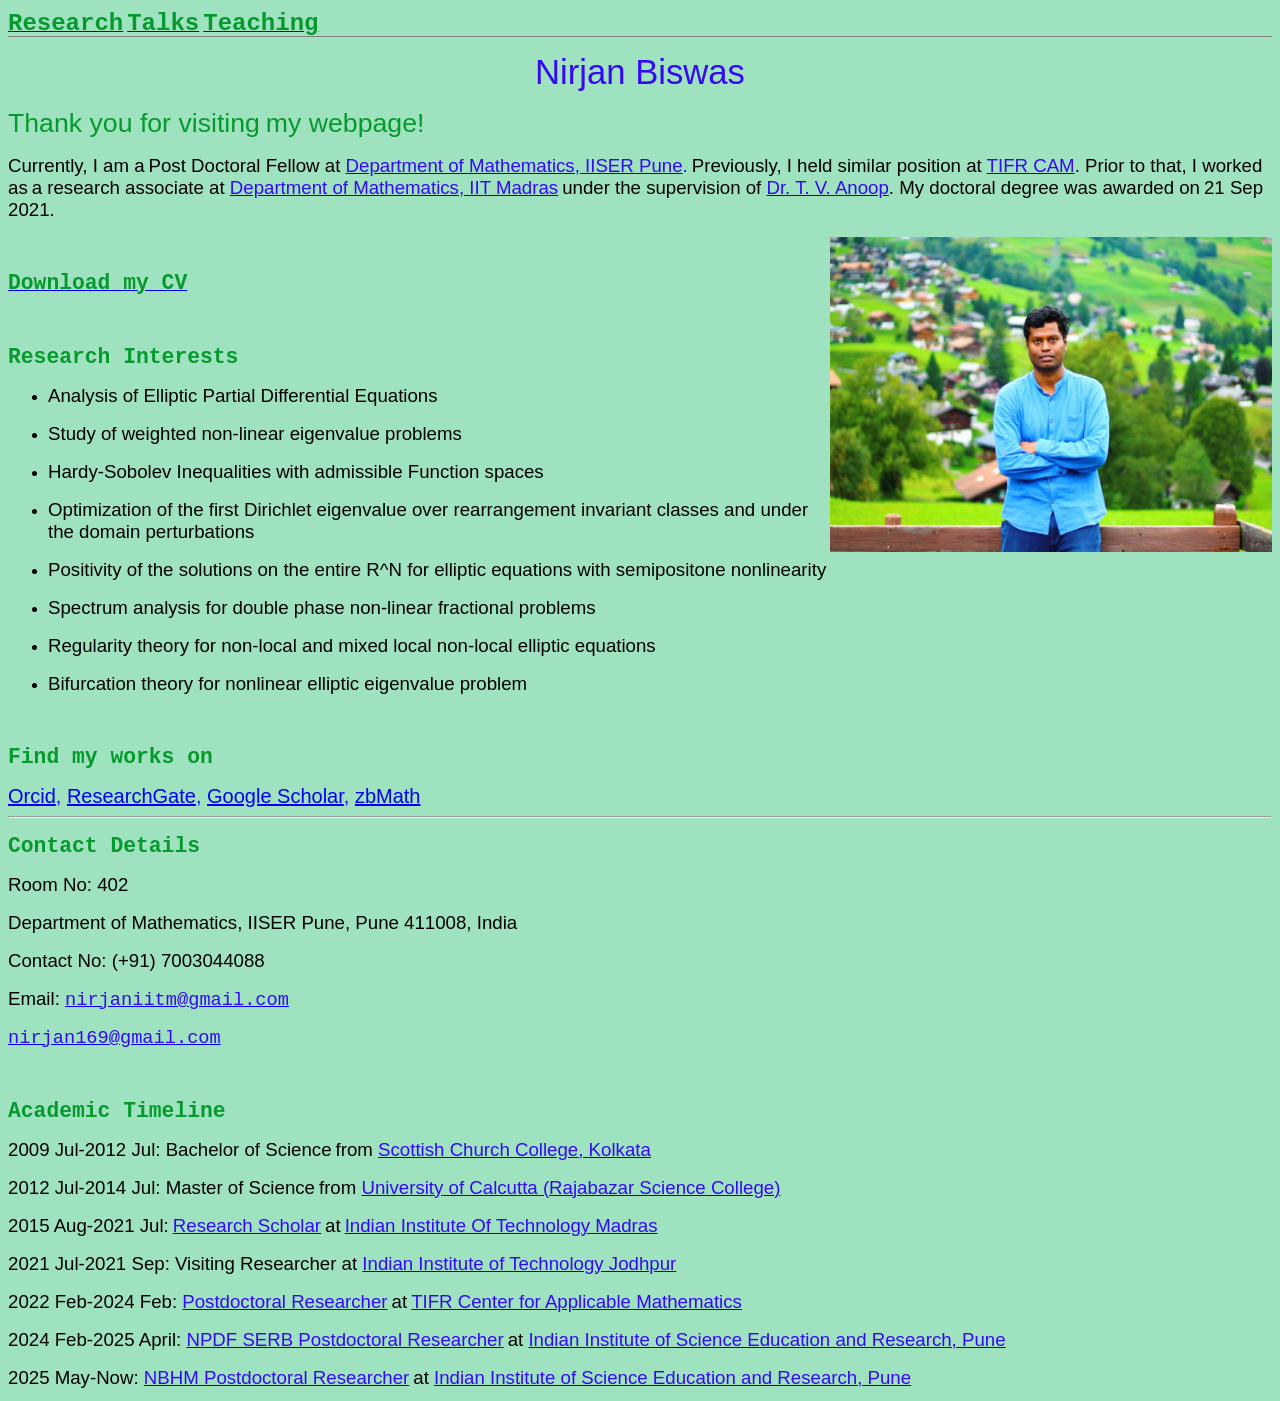
==== index.html @ 74b23245 "Add files via upload" ====
<!DOCTYPE html>
<html>
<head>
	<meta http-equiv="content-type" content="text/html; charset=utf-8"/>
	<title></title>
	<meta name="generator" content="LibreOffice 26.2.5.2 (Windows)"/>
	<meta name="created" content="2022-05-02T14:58:44.434000000"/>
	<meta name="changed" content="2026-09-25T01:23:00.805249900"/>
	<style type="text/css">
		p { color: #000000 }
	</style>
</head>
<body lang="en-IN" text="#000000" bgcolor="#9fe2bf" dir="ltr"><p align="left" style="line-height: 100%; border-top: none; border-bottom: 1.10pt double #808080; border-left: none; border-right: none; padding-top: 0cm; padding-bottom: 0.05cm; padding-left: 0cm; padding-right: 0cm">
<a href="research.html"><span style="font-variant: normal"><font color="#069a2e"><span style="text-decoration: none"><font face="Type writer, monospace"><font size="5" style="font-size: 18pt"><span style="font-style: normal"><b>Research</b></span></font></font></span></font></span></a><span style="font-variant: normal"><font color="#069a2e"><span style="text-decoration: none">
</span></font></span><a href="talks.html"><span style="font-variant: normal"><font color="#069a2e"><span style="text-decoration: none"><font face="Type writer, monospace"><font size="5" style="font-size: 18pt"><span style="font-style: normal"><b>Talks</b></span></font></font></span></font></span></a><span style="font-variant: normal"><font color="#069a2e"><span style="text-decoration: none">
</span></font></span><a href="teaching.html"><span style="font-variant: normal"><font color="#069a2e"><span style="text-decoration: none"><font face="Type writer, monospace"><font size="5" style="font-size: 18pt"><span style="font-style: normal"><b>Teaching</b></span></font></font></span></font></span></a></p>
<p align="center" style="font-weight: normal; margin-bottom: 0cm"><font color="#6f5ac9"><span style="font-variant: normal"><font color="#3509f3"><font face="Tahoma, sans-serif"><font size="6" style="font-size: 26pt"><span style="font-style: normal">Nirjan
Biswas</span></font></font></font></span><span style="font-variant: normal">
</span></font>
</p>
<p align="left" style="font-style: normal; font-variant: normal; margin-bottom: 0cm">
<font face="Verdana, sans-serif"><font size="4" style="font-size: 16pt"><font color="#069a2e"><font face="Tahoma, sans-serif"><font size="5" style="font-size: 20pt">Thank
you for visiting</font></font></font><font color="#069a2e"> </font><font color="#069a2e"><font face="Tahoma, sans-serif"><font size="5" style="font-size: 20pt">my
webpage!</font></font></font> </font></font>
</p>
<p align="left" style="margin-bottom: 0cm"><span style="font-variant: normal"><font face="Tahoma, sans-serif"><font size="4" style="font-size: 14pt"><span style="font-style: normal">Currently,
I am a</span></font></font></span><span style="font-variant: normal">
</span><span style="font-variant: normal"><font face="Tahoma, sans-serif"><font size="4" style="font-size: 14pt"><span style="font-style: normal">Post
Doctoral Fellow at </span></font></font></span><a href="https://www.iiserpune.ac.in/research/department/mathematics/people/postdoctoral-fellows/post-doctoral-fellows/nirjan-biswas/506"><span style="font-variant: normal"><font color="#3509f3"><span style="text-decoration: none"><font face="Tahoma, sans-serif"><font size="4" style="font-size: 14pt"><span style="font-style: normal">Department
of Mathematics, IISER Pune</span></font></font></span></font></span></a><span style="font-variant: normal"><font color="#3509f3"><font face="Tahoma, sans-serif"><font size="4" style="font-size: 14pt"><span style="font-style: normal">.</span></font></font></font></span><span style="font-variant: normal"><font color="#000000">
</font></span><span style="font-variant: normal"><font color="#000000"><font face="Tahoma, sans-serif"><font size="4" style="font-size: 14pt"><span style="font-style: normal">Previously,
I held similar position at </span></font></font></font></span><a href="http://math.tifrbng.res.in/"><span style="font-variant: normal"><font color="#3509f3"><font face="Tahoma, sans-serif"><font size="4" style="font-size: 14pt"><span style="font-style: normal">TIFR
CAM</span></font></font></font></span></a><font face="Tahoma, sans-serif"><font size="4" style="font-size: 14pt">.
Prior to that, I worked as</font></font> <font face="Tahoma, sans-serif"><font size="4" style="font-size: 14pt">a
research associate at </font></font><a href="https://math.iitm.ac.in/" target="_blank"><font color="#3509f3"><span style="text-decoration: none"><font face="Tahoma, sans-serif"><font size="4" style="font-size: 14pt">Department
of Mathematics, IIT Madras</font></font></span></font></a> <font face="Tahoma, sans-serif"><font size="4" style="font-size: 14pt">under
the supervision of </font></font><a href="https://scholar.google.com/citations?user=e7FwDXQAAAAJ&amp;hl=en" target="_blank"><span style="font-variant: normal"><font color="#3509f3"><span style="text-decoration: none"><font face="Tahoma, sans-serif"><font size="4" style="font-size: 14pt"><span style="font-style: normal"><span style="font-weight: normal">Dr.
T. V. Anoop</span></span></font></font></span></font></span></a><font face="Tahoma, sans-serif"><font size="4" style="font-size: 14pt">.
My doctoral degree was awarded on</font></font> <font face="Tahoma, sans-serif"><font size="4" style="font-size: 14pt">21
Sep 2021.</font></font></p>
<p align="left" style="margin-bottom: 0cm"><img src="N%20(7).jpg" name="Image1" align="right" width="442" height="315" border="0"/>
<br/>

</p>
<p align="left" style="margin-bottom: 0cm"><a href="https://drive.google.com/file/d/1Be-4yAprZwJcB5NnAWQ-izkEkVbwcimO/view?usp=sharing" target="_top"><span style="font-variant: normal"><font color="#069a2e"><span style="text-decoration: none"><font face="Type writer, monospace"><font size="4" style="font-size: 16pt"><span style="font-style: normal"><b>Download
my CV</b></span></font></font></span></font></span></a></p>
<p align="left" style="margin-bottom: 0cm"><br/>

</p>
<p align="left" style="font-style: normal; font-variant: normal; margin-bottom: 0cm; text-decoration: none">
<font color="#069a2e"><font face="Type writer, monospace"><font size="4" style="font-size: 16pt"><b>Research
Interests</b></font></font></font></p>
<ul>
	<li><p align="left" style="font-weight: normal; font-style: normal; font-variant: normal; margin-bottom: 0cm; text-decoration: none">
	<font face="Tahoma, sans-serif"><font size="4" style="font-size: 14pt">Analysis
	of Elliptic Partial Differential Equations</font></font></p></li>
	<li><p align="left" style="font-weight: normal; font-style: normal; font-variant: normal; margin-bottom: 0cm; text-decoration: none">
	<font face="Tahoma, sans-serif"><font size="4" style="font-size: 14pt">Study
	of weighted non-linear eigenvalue problems</font></font></p></li>
	<li><p align="left" style="font-weight: normal; font-style: normal; font-variant: normal; margin-bottom: 0cm; text-decoration: none">
	<font face="Tahoma, sans-serif"><font size="4" style="font-size: 14pt">Hardy-Sobolev
	Inequalities with admissible Function spaces </font></font>
	</p></li>
	<li><p align="left" style="font-weight: normal; font-style: normal; font-variant: normal; margin-bottom: 0cm; text-decoration: none">
	<font face="Tahoma, sans-serif"><font size="4" style="font-size: 14pt">Optimization
	of the first Dirichlet eigenvalue over rearrangement invariant
	classes and under the domain perturbations</font></font></p></li>
	<li><p align="left" style="font-weight: normal; font-style: normal; font-variant: normal; margin-bottom: 0cm; text-decoration: none">
	<font face="Tahoma, sans-serif"><font size="4" style="font-size: 14pt">Positivity
	of the solutions on the entire R^N for elliptic equations with
	semipositone nonlinearity </font></font>
	</p></li>
	<li><p align="left" style="font-weight: normal; font-style: normal; font-variant: normal; margin-bottom: 0cm; text-decoration: none">
	<font face="Tahoma, sans-serif"><font size="4" style="font-size: 14pt">Spectrum
	analysis for double phase non-linear fractional problems</font></font></p></li>
	<li><p align="left" style="font-weight: normal; font-style: normal; font-variant: normal; margin-bottom: 0cm; text-decoration: none">
	<font face="Tahoma, sans-serif"><font size="4" style="font-size: 14pt">Regularity
	theory for non-local and mixed local non-local elliptic equations </font></font>
	</p></li>
	<li><p align="left" style="margin-bottom: 0cm"><font face="Tahoma, sans-serif"><span style="font-variant: normal"><span style="text-decoration: none"><font size="4" style="font-size: 14pt"><span style="font-style: normal"><span style="font-weight: normal">Bifurcation
	theory for nonlinear elliptic eigenvalue problem</span></span></font></span></span><span style="font-variant: normal"><span style="text-decoration: none">
	</span></span></font>
	</p></li>
</ul>
<p align="left" style="margin-bottom: 0cm"><br/>

</p>
<p align="left" style="margin-bottom: 0cm"><span style="font-variant: normal"><font color="#069a2e"><span style="text-decoration: none"><font face="Type writer, monospace"><font size="4" style="font-size: 16pt"><span style="font-style: normal"><b>Find
my works on</b></span></font></font></span></font></span><span style="font-variant: normal"><span style="text-decoration: none">
</span></span>
</p>
<p align="left" style="margin-bottom: 0cm"><span style="font-variant: normal"><font color="#3509f3"><span style="text-decoration: none"><font face="Tahoma, sans-serif"><font size="4" style="font-size: 15pt"><span style="font-style: normal"><span style="font-weight: normal"><a href="https://orcid.org/0000-0002-3528-8388">Orcid</a>,
<a href="https://www.researchgate.net/profile/Nirjan-Biswas">ResearchGate</a>,
<a href="https://scholar.google.com/citations?user=pcuE_-QAAAAJ&amp;hl=en">Google
Scholar</a></span></span></font></font></span></font></span><span style="font-variant: normal"><font color="#3509f3"><span style="text-decoration: none"><font face="Tahoma, sans-serif"><font size="4" style="font-size: 15pt">,
<a href="https://zbmath.org/authors/biswas.nirjan">zbMath</a></font></font></span></font></span></p>
<hr/>

<p align="left" style="font-weight: normal; font-style: normal; font-variant: normal; margin-bottom: 0cm; text-decoration: none">
<font color="#069a2e"><font face="Type writer, monospace"><font size="4" style="font-size: 16pt"><b>Contact
Details</b></font></font></font> 
</p>
<p align="left" style="font-style: normal; font-variant: normal; margin-bottom: 0cm">
<font face="Tahoma, sans-serif"><font size="4" style="font-size: 14pt">Room
No: 402</font></font></p>
<p align="left" style="font-style: normal; font-variant: normal; margin-bottom: 0cm">
<font face="Tahoma, sans-serif"><font size="4" style="font-size: 14pt">Department
of Mathematics, IISER Pune, Pune 411008, India</font></font></p>
<p align="left" style="font-style: normal; font-variant: normal; margin-bottom: 0cm">
<font face="Tahoma, sans-serif"><font size="4" style="font-size: 14pt">Contact
No: (+91) 7003044088 </font></font>
</p>
<p align="left" style="margin-bottom: 0cm"><span style="font-variant: normal"><font face="Tahoma, sans-serif"><font size="4" style="font-size: 14pt"><span style="font-style: normal">Email:
</span></font></font></span><a href="mailto:nirjaniitm@gmail.com"><span style="font-variant: normal"><font color="#3509f3"><span style="text-decoration: none"><font face="Type writer, monospace"><font size="4" style="font-size: 14pt"><span style="font-style: normal">nirjaniitm@gmail.com</span></font></font></span></font></span></a></p>
<p align="left" style="margin-bottom: 0cm"><a href="mailto:nirjan169@gmail.com"><span style="font-variant: normal"><font color="#3509f3"><span style="text-decoration: none"><font face="Type writer, monospace"><font size="4" style="font-size: 14pt"><span style="font-style: normal">nirjan169@gmail.com</span></font></font></span></font></span></a></p>
<p align="left" style="margin-bottom: 0cm"><br/>

</p>
<p align="left" style="font-style: normal; font-variant: normal; margin-bottom: 0cm; text-decoration: none">
<font color="#069a2e"><font face="Type writer, monospace"><font size="4" style="font-size: 16pt"><b>Academic
Timeline</b></font></font></font></p>
<p align="left" style="margin-bottom: 0cm"><span style="text-decoration: none"><font face="Tahoma, sans-serif"><font size="4" style="font-size: 14pt">2009
Jul-2012 Jul: Bachelor of Science</font></font></span><span style="text-decoration: none">
</span><span style="text-decoration: none"><font face="Tahoma, sans-serif"><font size="4" style="font-size: 14pt">from
</font></font></span><a href="https://www.scottishchurch.ac.in/"><font color="#3509f3"><span style="text-decoration: none"><font face="Tahoma, sans-serif"><font size="4" style="font-size: 14pt">Scottish
Church College, Kolkata</font></font></span></font><span style="text-decoration: none">
</span></a>
</p>
<p align="left" style="margin-bottom: 0cm"><span style="text-decoration: none"><font face="Tahoma, sans-serif"><font size="4" style="font-size: 14pt">2012
Jul-2014 Jul: Master of Science</font></font></span><span style="text-decoration: none">
</span><span style="text-decoration: none"><font face="Tahoma, sans-serif"><font size="4" style="font-size: 14pt">from
</font></font></span><a href="https://www.caluniv.ac.in/"><font color="#3509f3"><span style="text-decoration: none"><font face="Tahoma, sans-serif"><font size="4" style="font-size: 14pt">University
of Calcutta (Rajabazar Science College)</font></font></span></font></a><span style="text-decoration: none">
</span>
</p>
<p align="left" style="margin-bottom: 0cm"><span style="text-decoration: none"><font face="Tahoma, sans-serif"><font size="4" style="font-size: 14pt">2015
Aug-2021 Jul:</font></font></span><font color="#000000"><span style="text-decoration: none">
</span></font><a href="https://math.iitm.ac.in//event-inner.php?id=235#result-0"><font color="#3509f3"><span style="text-decoration: none"><font face="Tahoma, sans-serif"><font size="4" style="font-size: 14pt">Research
Scholar</font></font></span></font></a><span style="text-decoration: none">
</span><span style="text-decoration: none"><font face="Tahoma, sans-serif"><font size="4" style="font-size: 14pt">at</font></font></span><span style="text-decoration: none">
</span><a href="https://www.iitm.ac.in/"><font color="#3509f3"><span style="text-decoration: none"><font face="Tahoma, sans-serif"><font size="4" style="font-size: 14pt">Indian
Institute Of Technology Madras</font></font></span></font></a></p>
<p align="left" style="margin-bottom: 0cm"><font color="#000000"><span style="text-decoration: none"><font face="Tahoma, sans-serif"><font size="4" style="font-size: 14pt">2021
Jul-2021 Sep: Visiting Researcher at </font></font></span></font><a href="https://iitj.ac.in/mathematics/en/mathematics"><font color="#3509f3"><span style="text-decoration: none"><font face="Tahoma, sans-serif"><font size="4" style="font-size: 14pt">Indian
Institute of Technology Jodhpur</font></font></span></font></a></p>
<p align="left" style="margin-bottom: 0cm"><span style="text-decoration: none"><font face="Tahoma, sans-serif"><font size="4" style="font-size: 14pt">2022
Feb-2024 Feb: </font></font></span><a href="https://www.math.tifrbng.res.in/people/nirjan22"><font color="#3509f3"><span style="text-decoration: none"><font face="Tahoma, sans-serif"><font size="4" style="font-size: 14pt">Postdoctoral
Researcher</font></font></span></font></a><font color="#000000"><span style="text-decoration: none">
</span></font><span style="text-decoration: none"><font face="Tahoma, sans-serif"><font size="4" style="font-size: 14pt">at</font></font></span><span style="text-decoration: none">
</span><a href="http://math.tifrbng.res.in/" target="_blank"><font color="#3509f3"><span style="text-decoration: none"><font face="Tahoma, sans-serif"><font size="4" style="font-size: 14pt">TIFR
Center for Applicable Mathematics</font></font></span></font></a></p>
<p align="left" style="margin-bottom: 0cm"><font color="#000000"><span style="text-decoration: none"><font face="Tahoma, sans-serif"><font size="4" style="font-size: 14pt">2024
Feb-2025 April: </font></font></span></font><a href="https://www.indiascienceandtechnology.gov.in/nationalfellows/dr-nirjan-biswas"><font color="#3509f3"><span style="text-decoration: none"><font face="Tahoma, sans-serif"><font size="4" style="font-size: 14pt">NPDF
SERB Postdoctoral Researcher</font></font></span></font></a><font color="#000000"><span style="text-decoration: none">
</span></font><font color="#000000"><span style="text-decoration: none"><font face="Tahoma, sans-serif"><font size="4" style="font-size: 14pt">at
</font></font></span></font><a href="https://www.iiserpune.ac.in/"><font color="#3509f3"><span style="text-decoration: none"><font face="Tahoma, sans-serif"><font size="4" style="font-size: 14pt">Indian
Institute of Science Education and Research, Pune</font></font></span></font></a></p>
<p align="left" style="margin-bottom: 0cm"><span style="text-decoration: none"><font face="Tahoma, sans-serif"><font size="4" style="font-size: 14pt">2025
May-Now</font></font></span><font color="#000000"><span style="text-decoration: none"><font face="Tahoma, sans-serif"><font size="4" style="font-size: 14pt">:
</font></font></span></font><a href="https://nbhm.dae.gov.in/DOCUMENTS/Result%20of%20NBHM%20PDF%20(2023)-%20Part%20II.pdf"><font color="#3509f3"><span style="text-decoration: none"><font face="Tahoma, sans-serif"><font size="4" style="font-size: 14pt">NBHM
Postdoctoral Researcher</font></font></span></font></a><font color="#3509f3"><span style="text-decoration: none">
</span></font><span style="text-decoration: none"><font face="Tahoma, sans-serif"><font size="4" style="font-size: 14pt">at
</font></font></span><a href="https://www.iiserpune.ac.in/"><font color="#3509f3"><span style="text-decoration: none"><font face="Tahoma, sans-serif"><font size="4" style="font-size: 14pt">Indian
Institute of Science Education and Research, Pune</font></font></span></font></a></p>
</body>
</html>
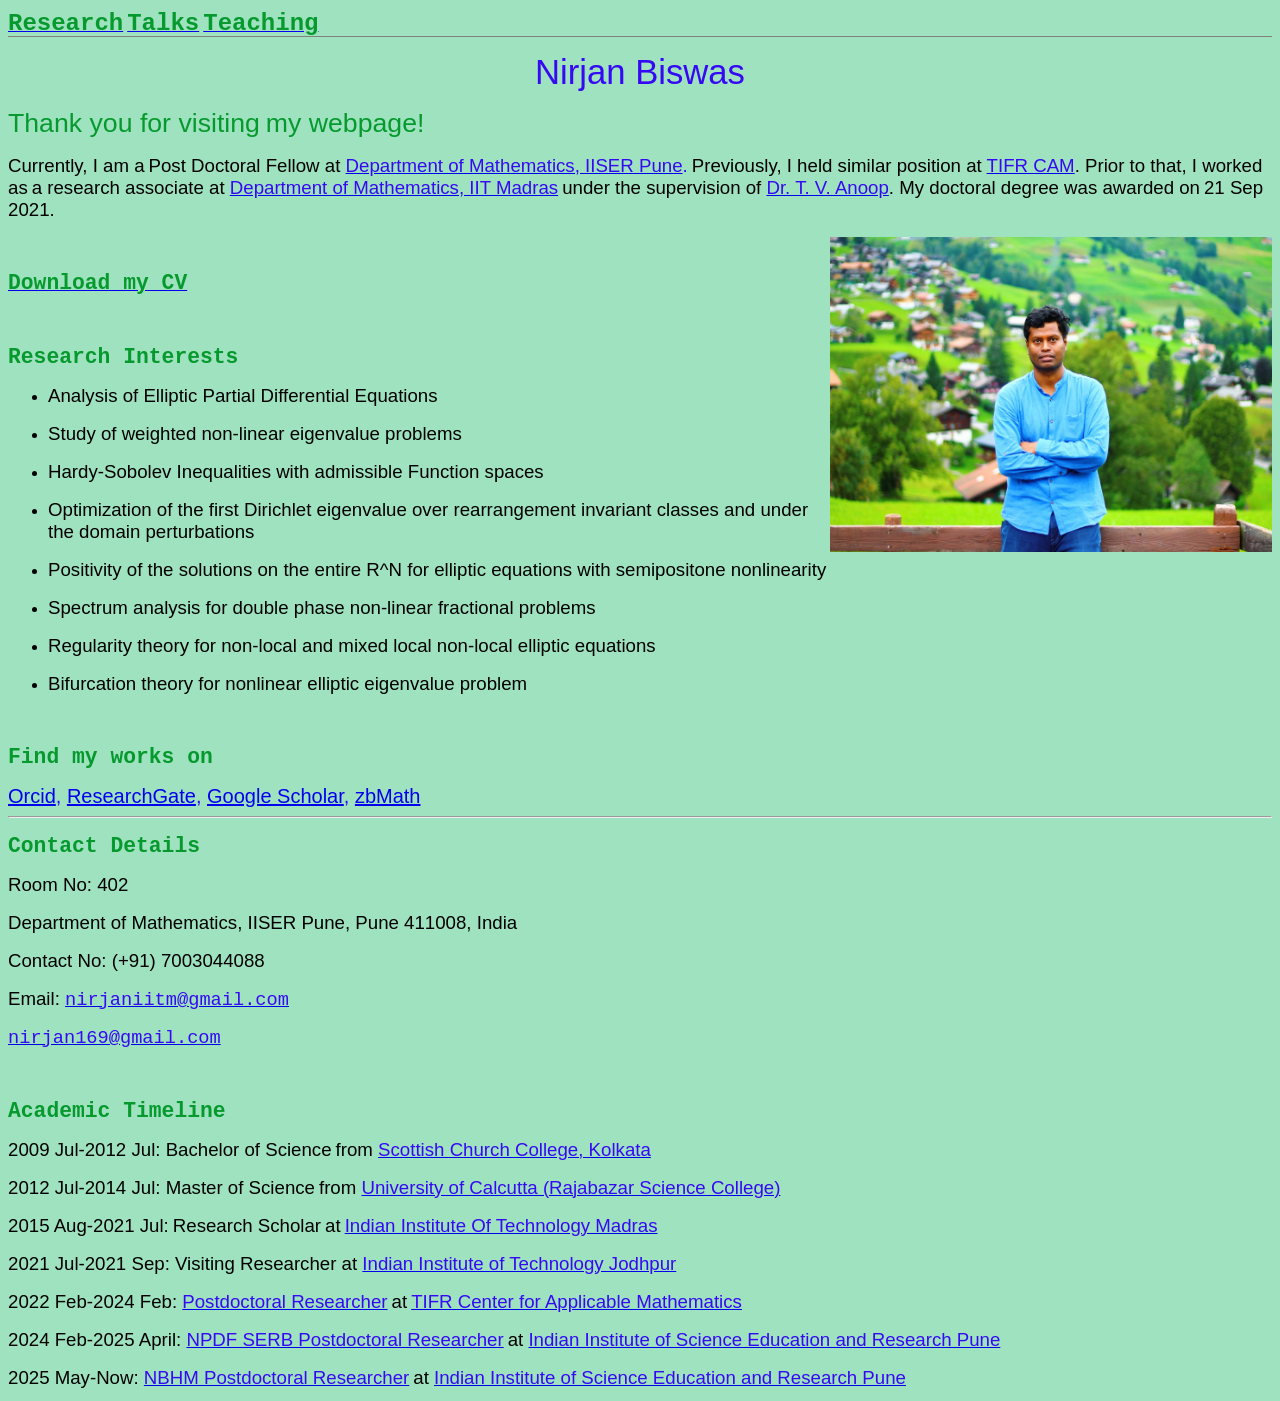
==== commit f2b7af54: "Add files via upload" ====
--- a/index.html
+++ b/index.html
@@ -3,9 +3,9 @@
 <head>
 	<meta http-equiv="content-type" content="text/html; charset=utf-8"/>
 	<title></title>
-	<meta name="generator" content="LibreOffice 26.2.5.2 (Windows)"/>
+	<meta name="generator" content="LibreOffice 26.2.6.3 (Windows)"/>
 	<meta name="created" content="2022-05-02T14:58:44.434000000"/>
-	<meta name="changed" content="2026-09-25T01:23:00.805249900"/>
+	<meta name="changed" content="2026-09-25T01:32:50.737568600"/>
 	<style type="text/css">
 		p { color: #000000 }
 	</style>
@@ -135,8 +135,8 @@
 </p>
 <p align="left" style="margin-bottom: 0cm"><span style="text-decoration: none"><font face="Tahoma, sans-serif"><font size="4" style="font-size: 14pt">2015
 Aug-2021 Jul:</font></font></span><font color="#000000"><span style="text-decoration: none">
-</span></font><a href="https://math.iitm.ac.in//event-inner.php?id=235#result-0"><font color="#3509f3"><span style="text-decoration: none"><font face="Tahoma, sans-serif"><font size="4" style="font-size: 14pt">Research
-Scholar</font></font></span></font></a><span style="text-decoration: none">
+</span></font><font color="#000000"><span style="text-decoration: none"><font face="Tahoma, sans-serif"><font size="4" style="font-size: 14pt">Research
+Scholar</font></font></span></font><span style="text-decoration: none">
 </span><span style="text-decoration: none"><font face="Tahoma, sans-serif"><font size="4" style="font-size: 14pt">at</font></font></span><span style="text-decoration: none">
 </span><a href="https://www.iitm.ac.in/"><font color="#3509f3"><span style="text-decoration: none"><font face="Tahoma, sans-serif"><font size="4" style="font-size: 14pt">Indian
 Institute Of Technology Madras</font></font></span></font></a></p>
@@ -144,7 +144,7 @@
 Jul-2021 Sep: Visiting Researcher at </font></font></span></font><a href="https://iitj.ac.in/mathematics/en/mathematics"><font color="#3509f3"><span style="text-decoration: none"><font face="Tahoma, sans-serif"><font size="4" style="font-size: 14pt">Indian
 Institute of Technology Jodhpur</font></font></span></font></a></p>
 <p align="left" style="margin-bottom: 0cm"><span style="text-decoration: none"><font face="Tahoma, sans-serif"><font size="4" style="font-size: 14pt">2022
-Feb-2024 Feb: </font></font></span><a href="https://www.math.tifrbng.res.in/people/nirjan22"><font color="#3509f3"><span style="text-decoration: none"><font face="Tahoma, sans-serif"><font size="4" style="font-size: 14pt">Postdoctoral
+Feb-2024 Feb: </font></font></span><a href="https://www.math.tifrbng.res.in/en/people/alumni/post-doctoral-fellows"><font color="#3509f3"><span style="text-decoration: none"><font face="Tahoma, sans-serif"><font size="4" style="font-size: 14pt">Postdoctoral
 Researcher</font></font></span></font></a><font color="#000000"><span style="text-decoration: none">
 </span></font><span style="text-decoration: none"><font face="Tahoma, sans-serif"><font size="4" style="font-size: 14pt">at</font></font></span><span style="text-decoration: none">
 </span><a href="http://math.tifrbng.res.in/" target="_blank"><font color="#3509f3"><span style="text-decoration: none"><font face="Tahoma, sans-serif"><font size="4" style="font-size: 14pt">TIFR
@@ -154,13 +154,13 @@
 SERB Postdoctoral Researcher</font></font></span></font></a><font color="#000000"><span style="text-decoration: none">
 </span></font><font color="#000000"><span style="text-decoration: none"><font face="Tahoma, sans-serif"><font size="4" style="font-size: 14pt">at
 </font></font></span></font><a href="https://www.iiserpune.ac.in/"><font color="#3509f3"><span style="text-decoration: none"><font face="Tahoma, sans-serif"><font size="4" style="font-size: 14pt">Indian
-Institute of Science Education and Research, Pune</font></font></span></font></a></p>
+Institute of Science Education and Research Pune</font></font></span></font></a></p>
 <p align="left" style="margin-bottom: 0cm"><span style="text-decoration: none"><font face="Tahoma, sans-serif"><font size="4" style="font-size: 14pt">2025
 May-Now</font></font></span><font color="#000000"><span style="text-decoration: none"><font face="Tahoma, sans-serif"><font size="4" style="font-size: 14pt">:
 </font></font></span></font><a href="https://nbhm.dae.gov.in/DOCUMENTS/Result%20of%20NBHM%20PDF%20(2023)-%20Part%20II.pdf"><font color="#3509f3"><span style="text-decoration: none"><font face="Tahoma, sans-serif"><font size="4" style="font-size: 14pt">NBHM
 Postdoctoral Researcher</font></font></span></font></a><font color="#3509f3"><span style="text-decoration: none">
 </span></font><span style="text-decoration: none"><font face="Tahoma, sans-serif"><font size="4" style="font-size: 14pt">at
 </font></font></span><a href="https://www.iiserpune.ac.in/"><font color="#3509f3"><span style="text-decoration: none"><font face="Tahoma, sans-serif"><font size="4" style="font-size: 14pt">Indian
-Institute of Science Education and Research, Pune</font></font></span></font></a></p>
+Institute of Science Education and Research Pune</font></font></span></font></a></p>
 </body>
 </html>
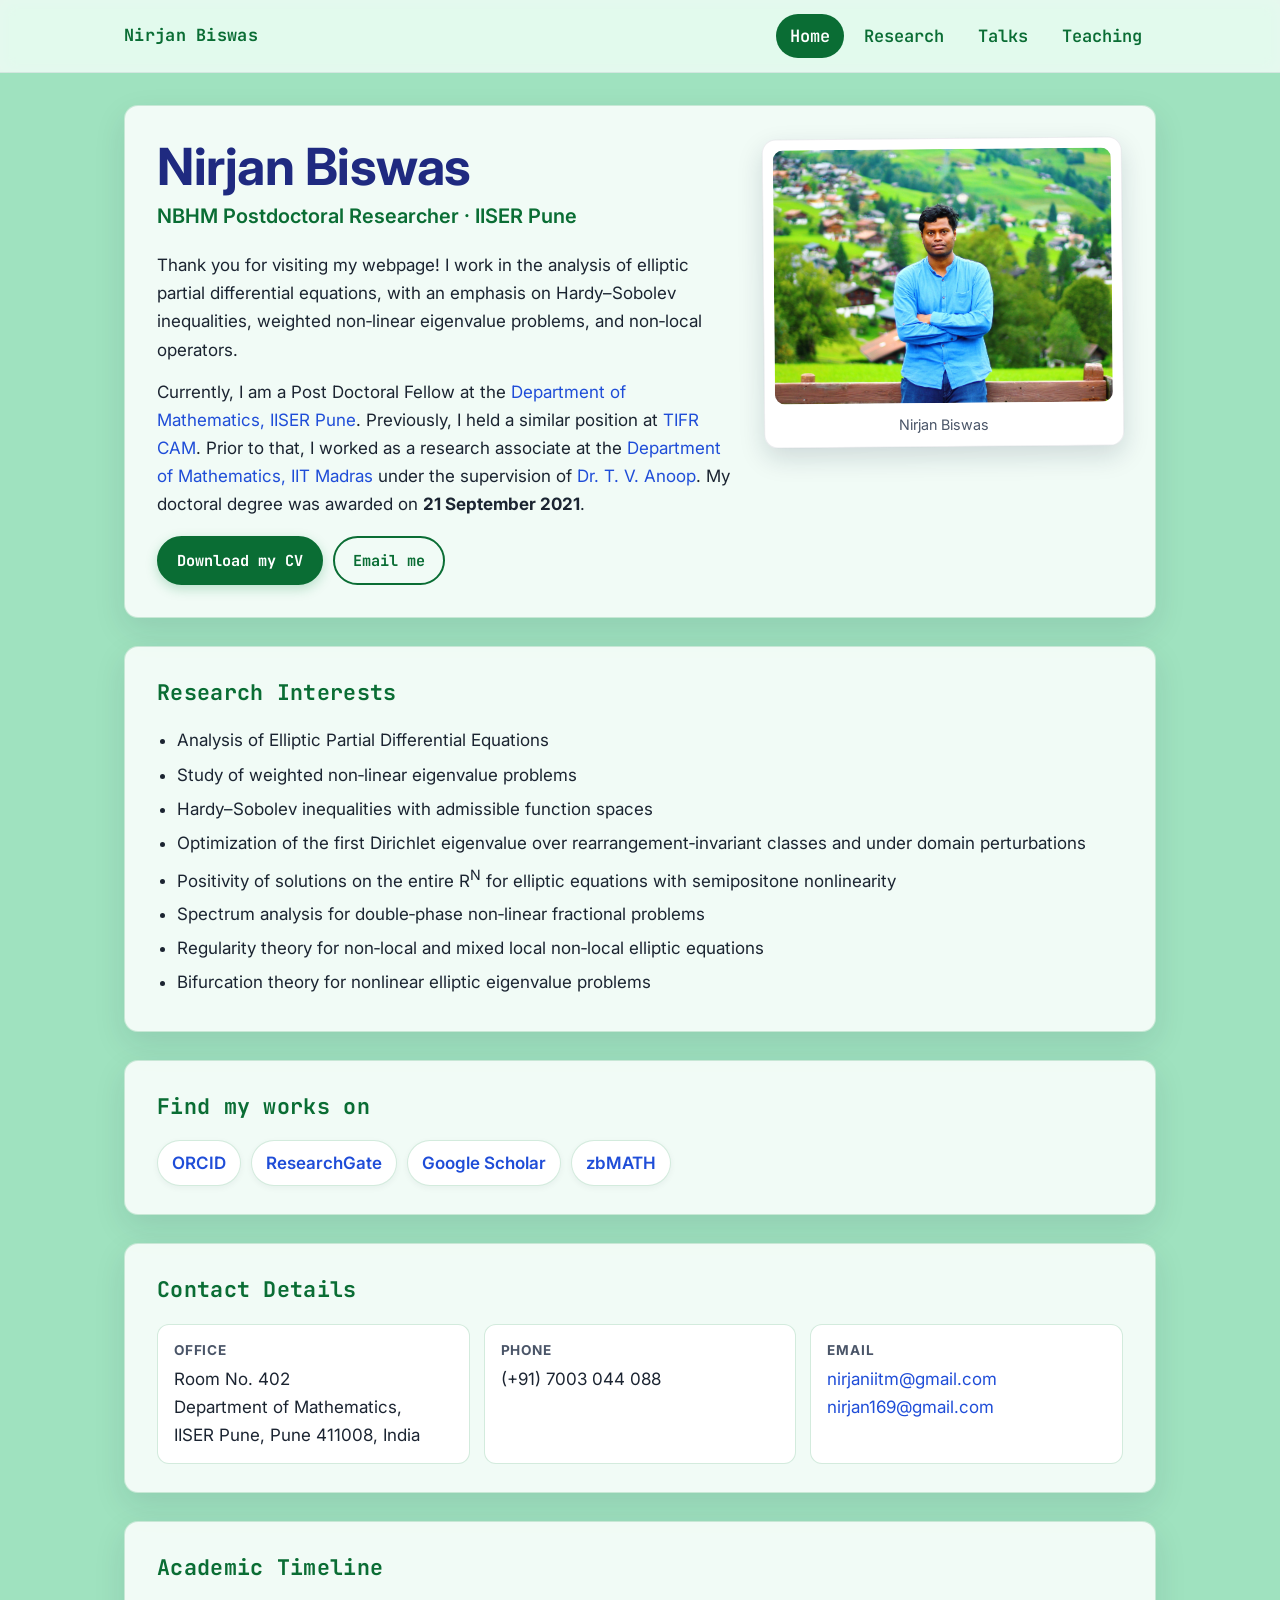
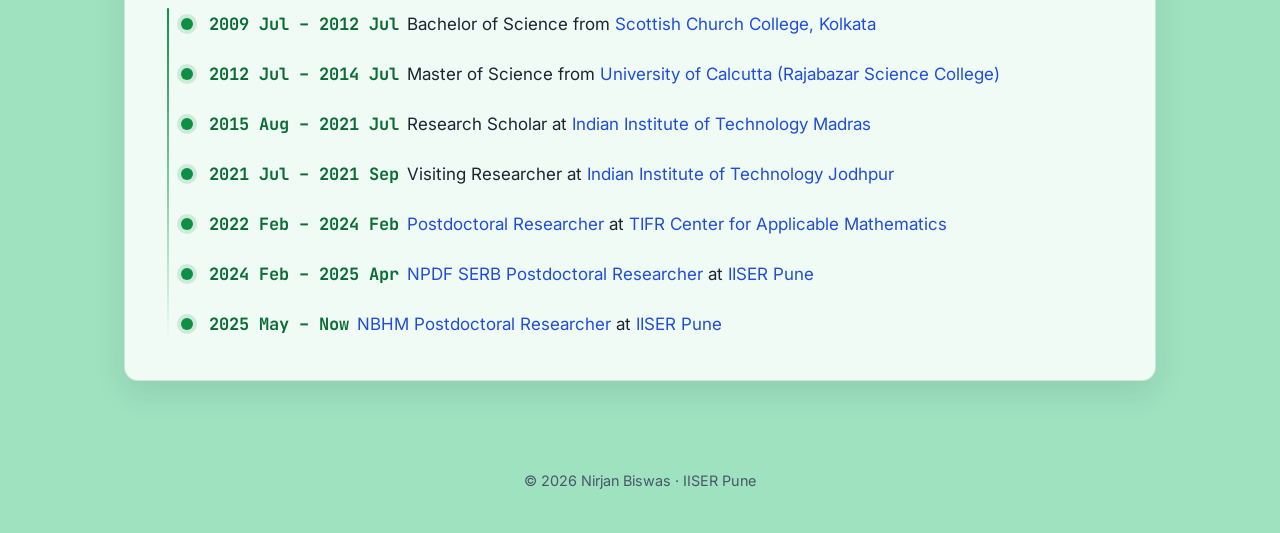
==== commit 2ba8991d: "Modernize site: responsive layout, sticky nav, prominent side profile picture - Add assets/styles.cs" ====
--- a/index.html
+++ b/index.html
@@ -1,166 +1,130 @@
 <!DOCTYPE html>
-<html>
+<html lang="en">
 <head>
-	<meta http-equiv="content-type" content="text/html; charset=utf-8"/>
-	<title></title>
-	<meta name="generator" content="LibreOffice 26.2.6.3 (Windows)"/>
-	<meta name="created" content="2022-05-02T14:58:44.434000000"/>
-	<meta name="changed" content="2026-09-25T01:32:50.737568600"/>
-	<style type="text/css">
-		p { color: #000000 }
-	</style>
+    <meta charset="utf-8" />
+    <meta name="viewport" content="width=device-width, initial-scale=1" />
+    <title>Nirjan Biswas — Mathematician, IISER Pune</title>
+    <meta name="description" content="Personal homepage of Dr. Nirjan Biswas — NBHM Postdoctoral Researcher in Mathematics at IISER Pune. Research on elliptic PDEs, Hardy–Sobolev inequalities and eigenvalue problems." />
+    <link rel="icon" href="N%20(7).jpg" type="image/jpeg" />
+    <link rel="stylesheet" href="assets/styles.css" />
+    <link rel="preconnect" href="https://fonts.googleapis.com" />
+    <link rel="preconnect" href="https://fonts.gstatic.com" crossorigin />
+    <link rel="stylesheet" href="https://fonts.googleapis.com/css2?family=Inter:wght@400;500;600;700&family=JetBrains+Mono:wght@500;700&display=swap" />
 </head>
-<body lang="en-IN" text="#000000" bgcolor="#9fe2bf" dir="ltr"><p align="left" style="line-height: 100%; border-top: none; border-bottom: 1.10pt double #808080; border-left: none; border-right: none; padding-top: 0cm; padding-bottom: 0.05cm; padding-left: 0cm; padding-right: 0cm">
-<a href="research.html"><span style="font-variant: normal"><font color="#069a2e"><span style="text-decoration: none"><font face="Type writer, monospace"><font size="5" style="font-size: 18pt"><span style="font-style: normal"><b>Research</b></span></font></font></span></font></span></a><span style="font-variant: normal"><font color="#069a2e"><span style="text-decoration: none">
-</span></font></span><a href="talks.html"><span style="font-variant: normal"><font color="#069a2e"><span style="text-decoration: none"><font face="Type writer, monospace"><font size="5" style="font-size: 18pt"><span style="font-style: normal"><b>Talks</b></span></font></font></span></font></span></a><span style="font-variant: normal"><font color="#069a2e"><span style="text-decoration: none">
-</span></font></span><a href="teaching.html"><span style="font-variant: normal"><font color="#069a2e"><span style="text-decoration: none"><font face="Type writer, monospace"><font size="5" style="font-size: 18pt"><span style="font-style: normal"><b>Teaching</b></span></font></font></span></font></span></a></p>
-<p align="center" style="font-weight: normal; margin-bottom: 0cm"><font color="#6f5ac9"><span style="font-variant: normal"><font color="#3509f3"><font face="Tahoma, sans-serif"><font size="6" style="font-size: 26pt"><span style="font-style: normal">Nirjan
-Biswas</span></font></font></font></span><span style="font-variant: normal">
-</span></font>
-</p>
-<p align="left" style="font-style: normal; font-variant: normal; margin-bottom: 0cm">
-<font face="Verdana, sans-serif"><font size="4" style="font-size: 16pt"><font color="#069a2e"><font face="Tahoma, sans-serif"><font size="5" style="font-size: 20pt">Thank
-you for visiting</font></font></font><font color="#069a2e"> </font><font color="#069a2e"><font face="Tahoma, sans-serif"><font size="5" style="font-size: 20pt">my
-webpage!</font></font></font> </font></font>
-</p>
-<p align="left" style="margin-bottom: 0cm"><span style="font-variant: normal"><font face="Tahoma, sans-serif"><font size="4" style="font-size: 14pt"><span style="font-style: normal">Currently,
-I am a</span></font></font></span><span style="font-variant: normal">
-</span><span style="font-variant: normal"><font face="Tahoma, sans-serif"><font size="4" style="font-size: 14pt"><span style="font-style: normal">Post
-Doctoral Fellow at </span></font></font></span><a href="https://www.iiserpune.ac.in/research/department/mathematics/people/postdoctoral-fellows/post-doctoral-fellows/nirjan-biswas/506"><span style="font-variant: normal"><font color="#3509f3"><span style="text-decoration: none"><font face="Tahoma, sans-serif"><font size="4" style="font-size: 14pt"><span style="font-style: normal">Department
-of Mathematics, IISER Pune</span></font></font></span></font></span></a><span style="font-variant: normal"><font color="#3509f3"><font face="Tahoma, sans-serif"><font size="4" style="font-size: 14pt"><span style="font-style: normal">.</span></font></font></font></span><span style="font-variant: normal"><font color="#000000">
-</font></span><span style="font-variant: normal"><font color="#000000"><font face="Tahoma, sans-serif"><font size="4" style="font-size: 14pt"><span style="font-style: normal">Previously,
-I held similar position at </span></font></font></font></span><a href="http://math.tifrbng.res.in/"><span style="font-variant: normal"><font color="#3509f3"><font face="Tahoma, sans-serif"><font size="4" style="font-size: 14pt"><span style="font-style: normal">TIFR
-CAM</span></font></font></font></span></a><font face="Tahoma, sans-serif"><font size="4" style="font-size: 14pt">.
-Prior to that, I worked as</font></font> <font face="Tahoma, sans-serif"><font size="4" style="font-size: 14pt">a
-research associate at </font></font><a href="https://math.iitm.ac.in/" target="_blank"><font color="#3509f3"><span style="text-decoration: none"><font face="Tahoma, sans-serif"><font size="4" style="font-size: 14pt">Department
-of Mathematics, IIT Madras</font></font></span></font></a> <font face="Tahoma, sans-serif"><font size="4" style="font-size: 14pt">under
-the supervision of </font></font><a href="https://scholar.google.com/citations?user=e7FwDXQAAAAJ&amp;hl=en" target="_blank"><span style="font-variant: normal"><font color="#3509f3"><span style="text-decoration: none"><font face="Tahoma, sans-serif"><font size="4" style="font-size: 14pt"><span style="font-style: normal"><span style="font-weight: normal">Dr.
-T. V. Anoop</span></span></font></font></span></font></span></a><font face="Tahoma, sans-serif"><font size="4" style="font-size: 14pt">.
-My doctoral degree was awarded on</font></font> <font face="Tahoma, sans-serif"><font size="4" style="font-size: 14pt">21
-Sep 2021.</font></font></p>
-<p align="left" style="margin-bottom: 0cm"><img src="N%20(7).jpg" name="Image1" align="right" width="442" height="315" border="0"/>
-<br/>
+<body class="page-home">
 
-</p>
-<p align="left" style="margin-bottom: 0cm"><a href="https://drive.google.com/file/d/1Be-4yAprZwJcB5NnAWQ-izkEkVbwcimO/view?usp=sharing" target="_top"><span style="font-variant: normal"><font color="#069a2e"><span style="text-decoration: none"><font face="Type writer, monospace"><font size="4" style="font-size: 16pt"><span style="font-style: normal"><b>Download
-my CV</b></span></font></font></span></font></span></a></p>
-<p align="left" style="margin-bottom: 0cm"><br/>
+<nav class="site-nav" aria-label="Primary">
+    <div class="nav-inner">
+        <a href="index.html" class="brand">Nirjan&nbsp;Biswas</a>
+        <ul>
+            <li><a class="nav-link active" href="index.html">Home</a></li>
+            <li><a class="nav-link" href="research.html">Research</a></li>
+            <li><a class="nav-link" href="talks.html">Talks</a></li>
+            <li><a class="nav-link" href="teaching.html">Teaching</a></li>
+        </ul>
+    </div>
+</nav>
 
-</p>
-<p align="left" style="font-style: normal; font-variant: normal; margin-bottom: 0cm; text-decoration: none">
-<font color="#069a2e"><font face="Type writer, monospace"><font size="4" style="font-size: 16pt"><b>Research
-Interests</b></font></font></font></p>
-<ul>
-	<li><p align="left" style="font-weight: normal; font-style: normal; font-variant: normal; margin-bottom: 0cm; text-decoration: none">
-	<font face="Tahoma, sans-serif"><font size="4" style="font-size: 14pt">Analysis
-	of Elliptic Partial Differential Equations</font></font></p></li>
-	<li><p align="left" style="font-weight: normal; font-style: normal; font-variant: normal; margin-bottom: 0cm; text-decoration: none">
-	<font face="Tahoma, sans-serif"><font size="4" style="font-size: 14pt">Study
-	of weighted non-linear eigenvalue problems</font></font></p></li>
-	<li><p align="left" style="font-weight: normal; font-style: normal; font-variant: normal; margin-bottom: 0cm; text-decoration: none">
-	<font face="Tahoma, sans-serif"><font size="4" style="font-size: 14pt">Hardy-Sobolev
-	Inequalities with admissible Function spaces </font></font>
-	</p></li>
-	<li><p align="left" style="font-weight: normal; font-style: normal; font-variant: normal; margin-bottom: 0cm; text-decoration: none">
-	<font face="Tahoma, sans-serif"><font size="4" style="font-size: 14pt">Optimization
-	of the first Dirichlet eigenvalue over rearrangement invariant
-	classes and under the domain perturbations</font></font></p></li>
-	<li><p align="left" style="font-weight: normal; font-style: normal; font-variant: normal; margin-bottom: 0cm; text-decoration: none">
-	<font face="Tahoma, sans-serif"><font size="4" style="font-size: 14pt">Positivity
-	of the solutions on the entire R^N for elliptic equations with
-	semipositone nonlinearity </font></font>
-	</p></li>
-	<li><p align="left" style="font-weight: normal; font-style: normal; font-variant: normal; margin-bottom: 0cm; text-decoration: none">
-	<font face="Tahoma, sans-serif"><font size="4" style="font-size: 14pt">Spectrum
-	analysis for double phase non-linear fractional problems</font></font></p></li>
-	<li><p align="left" style="font-weight: normal; font-style: normal; font-variant: normal; margin-bottom: 0cm; text-decoration: none">
-	<font face="Tahoma, sans-serif"><font size="4" style="font-size: 14pt">Regularity
-	theory for non-local and mixed local non-local elliptic equations </font></font>
-	</p></li>
-	<li><p align="left" style="margin-bottom: 0cm"><font face="Tahoma, sans-serif"><span style="font-variant: normal"><span style="text-decoration: none"><font size="4" style="font-size: 14pt"><span style="font-style: normal"><span style="font-weight: normal">Bifurcation
-	theory for nonlinear elliptic eigenvalue problem</span></span></font></span></span><span style="font-variant: normal"><span style="text-decoration: none">
-	</span></span></font>
-	</p></li>
-</ul>
-<p align="left" style="margin-bottom: 0cm"><br/>
+<main class="container">
 
-</p>
-<p align="left" style="margin-bottom: 0cm"><span style="font-variant: normal"><font color="#069a2e"><span style="text-decoration: none"><font face="Type writer, monospace"><font size="4" style="font-size: 16pt"><span style="font-style: normal"><b>Find
-my works on</b></span></font></font></span></font></span><span style="font-variant: normal"><span style="text-decoration: none">
-</span></span>
-</p>
-<p align="left" style="margin-bottom: 0cm"><span style="font-variant: normal"><font color="#3509f3"><span style="text-decoration: none"><font face="Tahoma, sans-serif"><font size="4" style="font-size: 15pt"><span style="font-style: normal"><span style="font-weight: normal"><a href="https://orcid.org/0000-0002-3528-8388">Orcid</a>,
-<a href="https://www.researchgate.net/profile/Nirjan-Biswas">ResearchGate</a>,
-<a href="https://scholar.google.com/citations?user=pcuE_-QAAAAJ&amp;hl=en">Google
-Scholar</a></span></span></font></font></span></font></span><span style="font-variant: normal"><font color="#3509f3"><span style="text-decoration: none"><font face="Tahoma, sans-serif"><font size="4" style="font-size: 15pt">,
-<a href="https://zbmath.org/authors/biswas.nirjan">zbMath</a></font></font></span></font></span></p>
-<hr/>
+    <section class="hero">
+        <div class="hero-text">
+            <h1>Nirjan Biswas</h1>
+            <p class="tagline">NBHM Postdoctoral Researcher · IISER Pune</p>
+            <p>Thank you for visiting my webpage! I work in the analysis of elliptic partial differential equations, with an emphasis on Hardy–Sobolev inequalities, weighted non‑linear eigenvalue problems, and non‑local operators.</p>
+            <p>
+                Currently, I am a Post Doctoral Fellow at the
+                <a href="https://www.iiserpune.ac.in/research/department/mathematics/people/postdoctoral-fellows/post-doctoral-fellows/nirjan-biswas/506">Department of Mathematics, IISER Pune</a>.
+                Previously, I held a similar position at
+                <a href="http://math.tifrbng.res.in/">TIFR CAM</a>.
+                Prior to that, I worked as a research associate at the
+                <a href="https://math.iitm.ac.in/" target="_blank" rel="noopener">Department of Mathematics, IIT Madras</a>
+                under the supervision of
+                <a href="https://scholar.google.com/citations?user=e7FwDXQAAAAJ&amp;hl=en" target="_blank" rel="noopener">Dr. T. V. Anoop</a>.
+                My doctoral degree was awarded on <strong>21 September 2021</strong>.
+            </p>
 
-<p align="left" style="font-weight: normal; font-style: normal; font-variant: normal; margin-bottom: 0cm; text-decoration: none">
-<font color="#069a2e"><font face="Type writer, monospace"><font size="4" style="font-size: 16pt"><b>Contact
-Details</b></font></font></font> 
-</p>
-<p align="left" style="font-style: normal; font-variant: normal; margin-bottom: 0cm">
-<font face="Tahoma, sans-serif"><font size="4" style="font-size: 14pt">Room
-No: 402</font></font></p>
-<p align="left" style="font-style: normal; font-variant: normal; margin-bottom: 0cm">
-<font face="Tahoma, sans-serif"><font size="4" style="font-size: 14pt">Department
-of Mathematics, IISER Pune, Pune 411008, India</font></font></p>
-<p align="left" style="font-style: normal; font-variant: normal; margin-bottom: 0cm">
-<font face="Tahoma, sans-serif"><font size="4" style="font-size: 14pt">Contact
-No: (+91) 7003044088 </font></font>
-</p>
-<p align="left" style="margin-bottom: 0cm"><span style="font-variant: normal"><font face="Tahoma, sans-serif"><font size="4" style="font-size: 14pt"><span style="font-style: normal">Email:
-</span></font></font></span><a href="mailto:nirjaniitm@gmail.com"><span style="font-variant: normal"><font color="#3509f3"><span style="text-decoration: none"><font face="Type writer, monospace"><font size="4" style="font-size: 14pt"><span style="font-style: normal">nirjaniitm@gmail.com</span></font></font></span></font></span></a></p>
-<p align="left" style="margin-bottom: 0cm"><a href="mailto:nirjan169@gmail.com"><span style="font-variant: normal"><font color="#3509f3"><span style="text-decoration: none"><font face="Type writer, monospace"><font size="4" style="font-size: 14pt"><span style="font-style: normal">nirjan169@gmail.com</span></font></font></span></font></span></a></p>
-<p align="left" style="margin-bottom: 0cm"><br/>
+            <div class="cta-row">
+                <a class="btn" href="https://drive.google.com/file/d/1Be-4yAprZwJcB5NnAWQ-izkEkVbwcimO/view?usp=sharing" target="_top" rel="noopener">Download my CV</a>
+                <a class="btn btn-outline" href="mailto:nirjaniitm@gmail.com">Email me</a>
+            </div>
+        </div>
 
-</p>
-<p align="left" style="font-style: normal; font-variant: normal; margin-bottom: 0cm; text-decoration: none">
-<font color="#069a2e"><font face="Type writer, monospace"><font size="4" style="font-size: 16pt"><b>Academic
-Timeline</b></font></font></font></p>
-<p align="left" style="margin-bottom: 0cm"><span style="text-decoration: none"><font face="Tahoma, sans-serif"><font size="4" style="font-size: 14pt">2009
-Jul-2012 Jul: Bachelor of Science</font></font></span><span style="text-decoration: none">
-</span><span style="text-decoration: none"><font face="Tahoma, sans-serif"><font size="4" style="font-size: 14pt">from
-</font></font></span><a href="https://www.scottishchurch.ac.in/"><font color="#3509f3"><span style="text-decoration: none"><font face="Tahoma, sans-serif"><font size="4" style="font-size: 14pt">Scottish
-Church College, Kolkata</font></font></span></font><span style="text-decoration: none">
-</span></a>
-</p>
-<p align="left" style="margin-bottom: 0cm"><span style="text-decoration: none"><font face="Tahoma, sans-serif"><font size="4" style="font-size: 14pt">2012
-Jul-2014 Jul: Master of Science</font></font></span><span style="text-decoration: none">
-</span><span style="text-decoration: none"><font face="Tahoma, sans-serif"><font size="4" style="font-size: 14pt">from
-</font></font></span><a href="https://www.caluniv.ac.in/"><font color="#3509f3"><span style="text-decoration: none"><font face="Tahoma, sans-serif"><font size="4" style="font-size: 14pt">University
-of Calcutta (Rajabazar Science College)</font></font></span></font></a><span style="text-decoration: none">
-</span>
-</p>
-<p align="left" style="margin-bottom: 0cm"><span style="text-decoration: none"><font face="Tahoma, sans-serif"><font size="4" style="font-size: 14pt">2015
-Aug-2021 Jul:</font></font></span><font color="#000000"><span style="text-decoration: none">
-</span></font><font color="#000000"><span style="text-decoration: none"><font face="Tahoma, sans-serif"><font size="4" style="font-size: 14pt">Research
-Scholar</font></font></span></font><span style="text-decoration: none">
-</span><span style="text-decoration: none"><font face="Tahoma, sans-serif"><font size="4" style="font-size: 14pt">at</font></font></span><span style="text-decoration: none">
-</span><a href="https://www.iitm.ac.in/"><font color="#3509f3"><span style="text-decoration: none"><font face="Tahoma, sans-serif"><font size="4" style="font-size: 14pt">Indian
-Institute Of Technology Madras</font></font></span></font></a></p>
-<p align="left" style="margin-bottom: 0cm"><font color="#000000"><span style="text-decoration: none"><font face="Tahoma, sans-serif"><font size="4" style="font-size: 14pt">2021
-Jul-2021 Sep: Visiting Researcher at </font></font></span></font><a href="https://iitj.ac.in/mathematics/en/mathematics"><font color="#3509f3"><span style="text-decoration: none"><font face="Tahoma, sans-serif"><font size="4" style="font-size: 14pt">Indian
-Institute of Technology Jodhpur</font></font></span></font></a></p>
-<p align="left" style="margin-bottom: 0cm"><span style="text-decoration: none"><font face="Tahoma, sans-serif"><font size="4" style="font-size: 14pt">2022
-Feb-2024 Feb: </font></font></span><a href="https://www.math.tifrbng.res.in/en/people/alumni/post-doctoral-fellows"><font color="#3509f3"><span style="text-decoration: none"><font face="Tahoma, sans-serif"><font size="4" style="font-size: 14pt">Postdoctoral
-Researcher</font></font></span></font></a><font color="#000000"><span style="text-decoration: none">
-</span></font><span style="text-decoration: none"><font face="Tahoma, sans-serif"><font size="4" style="font-size: 14pt">at</font></font></span><span style="text-decoration: none">
-</span><a href="http://math.tifrbng.res.in/" target="_blank"><font color="#3509f3"><span style="text-decoration: none"><font face="Tahoma, sans-serif"><font size="4" style="font-size: 14pt">TIFR
-Center for Applicable Mathematics</font></font></span></font></a></p>
-<p align="left" style="margin-bottom: 0cm"><font color="#000000"><span style="text-decoration: none"><font face="Tahoma, sans-serif"><font size="4" style="font-size: 14pt">2024
-Feb-2025 April: </font></font></span></font><a href="https://www.indiascienceandtechnology.gov.in/nationalfellows/dr-nirjan-biswas"><font color="#3509f3"><span style="text-decoration: none"><font face="Tahoma, sans-serif"><font size="4" style="font-size: 14pt">NPDF
-SERB Postdoctoral Researcher</font></font></span></font></a><font color="#000000"><span style="text-decoration: none">
-</span></font><font color="#000000"><span style="text-decoration: none"><font face="Tahoma, sans-serif"><font size="4" style="font-size: 14pt">at
-</font></font></span></font><a href="https://www.iiserpune.ac.in/"><font color="#3509f3"><span style="text-decoration: none"><font face="Tahoma, sans-serif"><font size="4" style="font-size: 14pt">Indian
-Institute of Science Education and Research Pune</font></font></span></font></a></p>
-<p align="left" style="margin-bottom: 0cm"><span style="text-decoration: none"><font face="Tahoma, sans-serif"><font size="4" style="font-size: 14pt">2025
-May-Now</font></font></span><font color="#000000"><span style="text-decoration: none"><font face="Tahoma, sans-serif"><font size="4" style="font-size: 14pt">:
-</font></font></span></font><a href="https://nbhm.dae.gov.in/DOCUMENTS/Result%20of%20NBHM%20PDF%20(2023)-%20Part%20II.pdf"><font color="#3509f3"><span style="text-decoration: none"><font face="Tahoma, sans-serif"><font size="4" style="font-size: 14pt">NBHM
-Postdoctoral Researcher</font></font></span></font></a><font color="#3509f3"><span style="text-decoration: none">
-</span></font><span style="text-decoration: none"><font face="Tahoma, sans-serif"><font size="4" style="font-size: 14pt">at
-</font></font></span><a href="https://www.iiserpune.ac.in/"><font color="#3509f3"><span style="text-decoration: none"><font face="Tahoma, sans-serif"><font size="4" style="font-size: 14pt">Indian
-Institute of Science Education and Research Pune</font></font></span></font></a></p>
+        <aside class="hero-photo" aria-label="Photo of Nirjan Biswas">
+            <figure>
+                <img src="N%20(7).jpg" alt="Portrait of Nirjan Biswas" />
+                <figcaption>Nirjan Biswas</figcaption>
+            </figure>
+        </aside>
+    </section>
+
+    <section class="card" id="research-interests">
+        <h2>Research Interests</h2>
+        <ul>
+            <li>Analysis of Elliptic Partial Differential Equations</li>
+            <li>Study of weighted non‑linear eigenvalue problems</li>
+            <li>Hardy–Sobolev inequalities with admissible function spaces</li>
+            <li>Optimization of the first Dirichlet eigenvalue over rearrangement‑invariant classes and under domain perturbations</li>
+            <li>Positivity of solutions on the entire R<sup>N</sup> for elliptic equations with semipositone nonlinearity</li>
+            <li>Spectrum analysis for double‑phase non‑linear fractional problems</li>
+            <li>Regularity theory for non‑local and mixed local non‑local elliptic equations</li>
+            <li>Bifurcation theory for nonlinear elliptic eigenvalue problems</li>
+        </ul>
+    </section>
+
+    <section class="card" id="works">
+        <h2>Find my works on</h2>
+        <div class="link-chips">
+            <a href="https://orcid.org/0000-0002-3528-8388" target="_blank" rel="noopener">ORCID</a>
+            <a href="https://www.researchgate.net/profile/Nirjan-Biswas" target="_blank" rel="noopener">ResearchGate</a>
+            <a href="https://scholar.google.com/citations?user=pcuE_-QAAAAJ&amp;hl=en" target="_blank" rel="noopener">Google Scholar</a>
+            <a href="https://zbmath.org/authors/biswas.nirjan" target="_blank" rel="noopener">zbMATH</a>
+        </div>
+    </section>
+
+    <section class="card" id="contact">
+        <h2>Contact Details</h2>
+        <div class="contact-grid">
+            <div class="item">
+                <div class="label">Office</div>
+                <div>Room No. 402<br />Department of Mathematics,<br />IISER Pune, Pune 411008, India</div>
+            </div>
+            <div class="item">
+                <div class="label">Phone</div>
+                <div>(+91)&nbsp;7003&nbsp;044&nbsp;088</div>
+            </div>
+            <div class="item">
+                <div class="label">Email</div>
+                <div>
+                    <a href="mailto:nirjaniitm@gmail.com">nirjaniitm@gmail.com</a><br />
+                    <a href="mailto:nirjan169@gmail.com">nirjan169@gmail.com</a>
+                </div>
+            </div>
+        </div>
+    </section>
+
+    <section class="card" id="timeline">
+        <h2>Academic Timeline</h2>
+        <ul class="timeline">
+            <li><span class="when">2009 Jul – 2012 Jul</span>Bachelor of Science from <a href="https://www.scottishchurch.ac.in/">Scottish Church College, Kolkata</a></li>
+            <li><span class="when">2012 Jul – 2014 Jul</span>Master of Science from <a href="https://www.caluniv.ac.in/">University of Calcutta (Rajabazar Science College)</a></li>
+            <li><span class="when">2015 Aug – 2021 Jul</span>Research Scholar at <a href="https://www.iitm.ac.in/">Indian Institute of Technology Madras</a></li>
+            <li><span class="when">2021 Jul – 2021 Sep</span>Visiting Researcher at <a href="https://iitj.ac.in/mathematics/en/mathematics">Indian Institute of Technology Jodhpur</a></li>
+            <li><span class="when">2022 Feb – 2024 Feb</span><a href="https://www.math.tifrbng.res.in/en/people/alumni/post-doctoral-fellows">Postdoctoral Researcher</a> at <a href="http://math.tifrbng.res.in/" target="_blank" rel="noopener">TIFR Center for Applicable Mathematics</a></li>
+            <li><span class="when">2024 Feb – 2025 Apr</span><a href="https://www.indiascienceandtechnology.gov.in/nationalfellows/dr-nirjan-biswas">NPDF SERB Postdoctoral Researcher</a> at <a href="https://www.iiserpune.ac.in/">IISER Pune</a></li>
+            <li><span class="when">2025 May – Now</span><a href="https://nbhm.dae.gov.in/DOCUMENTS/Result%20of%20NBHM%20PDF%20(2023)-%20Part%20II.pdf">NBHM Postdoctoral Researcher</a> at <a href="https://www.iiserpune.ac.in/">IISER Pune</a></li>
+        </ul>
+    </section>
+
+</main>
+
+<footer class="site-footer">
+    © <span id="year">2026</span> Nirjan Biswas · IISER Pune
+</footer>
+
+<script>
+    document.getElementById('year').textContent = new Date().getFullYear();
+</script>
+
 </body>
-</html>+</html>
--- a/assets/styles.css
+++ b/assets/styles.css
@@ -0,0 +1,345 @@
+/* Nirjan Biswas — site-wide modern stylesheet
+   Preserves the original per-page background accent colors while giving
+   the whole site a clean, readable, responsive layout. */
+
+:root {
+    --accent: #0f8f46;
+    --accent-dark: #0a6d34;
+    --link: #1f4dd8;
+    --link-hover: #0a2a99;
+    --text: #1b2431;
+    --muted: #4a5568;
+    --card-bg: rgba(255, 255, 255, 0.85);
+    --card-border: rgba(15, 143, 70, 0.18);
+    --card-shadow: 0 12px 32px rgba(15, 32, 60, 0.10);
+    --radius: 14px;
+    --max-width: 1080px;
+}
+
+* { box-sizing: border-box; }
+
+html { scroll-behavior: smooth; }
+
+body {
+    margin: 0;
+    color: var(--text);
+    font-family: "Inter", "Segoe UI", "Helvetica Neue", Arial, sans-serif;
+    font-size: 17px;
+    line-height: 1.65;
+    -webkit-font-smoothing: antialiased;
+    background-color: #9fe2bf;
+}
+
+body.page-research  { background-color: #8dd1d1; }
+body.page-talks     { background-color: #b8e6fe; }
+body.page-teaching  { background-color: #98b9e7; }
+body.page-links     { background-color: #e0ffff; }
+
+img { max-width: 100%; height: auto; }
+
+a {
+    color: var(--link);
+    text-decoration: none;
+    border-bottom: 1px solid transparent;
+    transition: color .15s ease, border-color .15s ease;
+}
+a:hover, a:focus {
+    color: var(--link-hover);
+    border-bottom-color: currentColor;
+}
+
+/* ---------- Top navigation ---------- */
+.site-nav {
+    position: sticky;
+    top: 0;
+    z-index: 20;
+    backdrop-filter: saturate(140%) blur(8px);
+    background: rgba(255, 255, 255, 0.75);
+    border-bottom: 1px solid rgba(15, 32, 60, 0.08);
+}
+.site-nav .nav-inner {
+    max-width: var(--max-width);
+    margin: 0 auto;
+    padding: 14px 24px;
+    display: flex;
+    align-items: center;
+    justify-content: space-between;
+    gap: 16px;
+    flex-wrap: wrap;
+}
+.site-nav .brand {
+    font-family: "JetBrains Mono", "Fira Code", "Cascadia Code", ui-monospace, monospace;
+    font-weight: 700;
+    font-size: 1.05rem;
+    color: var(--accent-dark);
+    letter-spacing: .3px;
+    border-bottom: none;
+}
+.site-nav ul {
+    list-style: none;
+    margin: 0;
+    padding: 0;
+    display: flex;
+    gap: 6px;
+    flex-wrap: wrap;
+}
+.site-nav a.nav-link {
+    display: inline-block;
+    padding: 8px 14px;
+    border-radius: 999px;
+    font-family: "JetBrains Mono", "Fira Code", ui-monospace, monospace;
+    font-weight: 600;
+    color: var(--accent-dark);
+    border-bottom: none;
+    transition: background .15s ease, color .15s ease;
+}
+.site-nav a.nav-link:hover,
+.site-nav a.nav-link:focus {
+    background: var(--accent);
+    color: #fff;
+}
+.site-nav a.nav-link.active {
+    background: var(--accent-dark);
+    color: #fff;
+}
+
+/* ---------- Container ---------- */
+.container {
+    max-width: var(--max-width);
+    margin: 0 auto;
+    padding: 32px 24px 64px;
+}
+
+/* ---------- Hero (index) ---------- */
+.hero {
+    display: grid;
+    grid-template-columns: minmax(0, 1fr) minmax(240px, 360px);
+    gap: 32px;
+    align-items: start;
+    background: var(--card-bg);
+    border: 1px solid var(--card-border);
+    border-radius: var(--radius);
+    padding: 32px;
+    box-shadow: var(--card-shadow);
+}
+.hero-text h1 {
+    margin: 0 0 6px;
+    font-size: clamp(2rem, 4vw + 1rem, 3.2rem);
+    line-height: 1.1;
+    color: #1f2a80;
+    letter-spacing: -0.5px;
+}
+.hero-text .tagline {
+    margin: 0 0 18px;
+    font-size: 1.25rem;
+    color: var(--accent-dark);
+    font-weight: 600;
+}
+.hero-text p { margin: 0 0 14px; }
+
+.hero-photo {
+    position: sticky;
+    top: 84px;
+}
+.hero-photo figure {
+    margin: 0;
+    background: #fff;
+    padding: 10px;
+    border-radius: var(--radius);
+    box-shadow: 0 10px 26px rgba(15, 32, 60, 0.15);
+    border: 1px solid rgba(15, 32, 60, 0.08);
+    transform: rotate(-0.5deg);
+    transition: transform .25s ease;
+}
+.hero-photo figure:hover { transform: rotate(0deg) translateY(-2px); }
+.hero-photo img {
+    display: block;
+    width: 100%;
+    height: auto;
+    border-radius: 10px;
+    aspect-ratio: 4 / 3;
+    object-fit: cover;
+    object-position: center 20%;
+}
+.hero-photo figcaption {
+    margin-top: 10px;
+    text-align: center;
+    font-size: .9rem;
+    color: var(--muted);
+}
+
+.cta-row {
+    display: flex;
+    flex-wrap: wrap;
+    gap: 10px;
+    margin-top: 18px;
+}
+.btn {
+    display: inline-flex;
+    align-items: center;
+    gap: 8px;
+    padding: 10px 18px;
+    border-radius: 999px;
+    font-family: "JetBrains Mono", ui-monospace, monospace;
+    font-weight: 700;
+    font-size: .95rem;
+    border: 2px solid var(--accent-dark);
+    background: var(--accent-dark);
+    color: #fff !important;
+    border-bottom: 2px solid var(--accent-dark);
+    box-shadow: 0 4px 12px rgba(15, 143, 70, 0.25);
+}
+.btn:hover, .btn:focus {
+    background: var(--accent);
+    border-color: var(--accent);
+    color: #fff !important;
+    transform: translateY(-1px);
+}
+.btn.btn-outline {
+    background: transparent;
+    color: var(--accent-dark) !important;
+    box-shadow: none;
+}
+.btn.btn-outline:hover {
+    background: var(--accent-dark);
+    color: #fff !important;
+}
+
+/* ---------- Cards / sections ---------- */
+.card {
+    background: var(--card-bg);
+    border: 1px solid var(--card-border);
+    border-radius: var(--radius);
+    padding: 28px 32px;
+    margin-top: 28px;
+    box-shadow: var(--card-shadow);
+}
+.card h2 {
+    margin: 0 0 16px;
+    color: var(--accent-dark);
+    font-family: "JetBrains Mono", ui-monospace, monospace;
+    font-size: 1.35rem;
+    letter-spacing: .3px;
+}
+.card ul { padding-left: 20px; margin: 0; }
+.card li { margin: 6px 0; }
+
+.link-chips {
+    display: flex;
+    flex-wrap: wrap;
+    gap: 10px;
+    margin-top: 8px;
+}
+.link-chips a {
+    display: inline-block;
+    padding: 8px 14px;
+    background: #fff;
+    border-radius: 999px;
+    border: 1px solid var(--card-border);
+    font-weight: 600;
+    box-shadow: 0 2px 6px rgba(15, 32, 60, 0.05);
+}
+.link-chips a:hover {
+    background: var(--link);
+    color: #fff;
+    border-color: var(--link);
+}
+
+.timeline {
+    list-style: none;
+    padding: 0;
+    margin: 0;
+    position: relative;
+}
+.timeline::before {
+    content: "";
+    position: absolute;
+    left: 10px;
+    top: 6px;
+    bottom: 6px;
+    width: 2px;
+    background: linear-gradient(to bottom, var(--accent), transparent);
+    border-radius: 2px;
+}
+.timeline li {
+    position: relative;
+    padding: 8px 0 8px 32px;
+}
+.timeline li::before {
+    content: "";
+    position: absolute;
+    left: 4px;
+    top: 16px;
+    width: 12px;
+    height: 12px;
+    border-radius: 50%;
+    background: var(--accent);
+    box-shadow: 0 0 0 4px rgba(15, 143, 70, 0.15);
+}
+.timeline .when {
+    display: inline-block;
+    font-family: "JetBrains Mono", ui-monospace, monospace;
+    font-weight: 700;
+    color: var(--accent-dark);
+    margin-right: 8px;
+}
+
+.contact-grid {
+    display: grid;
+    grid-template-columns: repeat(auto-fit, minmax(220px, 1fr));
+    gap: 14px;
+}
+.contact-grid .item {
+    background: #fff;
+    border-radius: 12px;
+    padding: 14px 16px;
+    border: 1px solid var(--card-border);
+}
+.contact-grid .label {
+    font-size: .85rem;
+    color: var(--muted);
+    text-transform: uppercase;
+    letter-spacing: .06em;
+    font-weight: 700;
+    margin-bottom: 4px;
+}
+
+/* ---------- Legacy content wrapper (research/talks/teaching) ---------- */
+.legacy-content {
+    background: var(--card-bg);
+    border: 1px solid var(--card-border);
+    border-radius: var(--radius);
+    padding: 28px 32px;
+    box-shadow: var(--card-shadow);
+    margin-top: 20px;
+}
+.legacy-content img { border-radius: 10px; }
+
+/* Footer */
+.site-footer {
+    text-align: center;
+    padding: 24px 12px 40px;
+    color: var(--muted);
+    font-size: .9rem;
+}
+
+/* ---------- Responsive ---------- */
+@media (max-width: 820px) {
+    .hero {
+        grid-template-columns: 1fr;
+        padding: 24px;
+    }
+    .hero-photo {
+        order: -1;
+        position: static;
+        max-width: 340px;
+        margin: 0 auto;
+    }
+    .card { padding: 22px; }
+}
+@media (max-width: 480px) {
+    body { font-size: 16px; }
+    .site-nav .nav-inner { padding: 10px 16px; }
+    .container { padding: 20px 14px 40px; }
+    .hero-text h1 { font-size: 2rem; }
+}
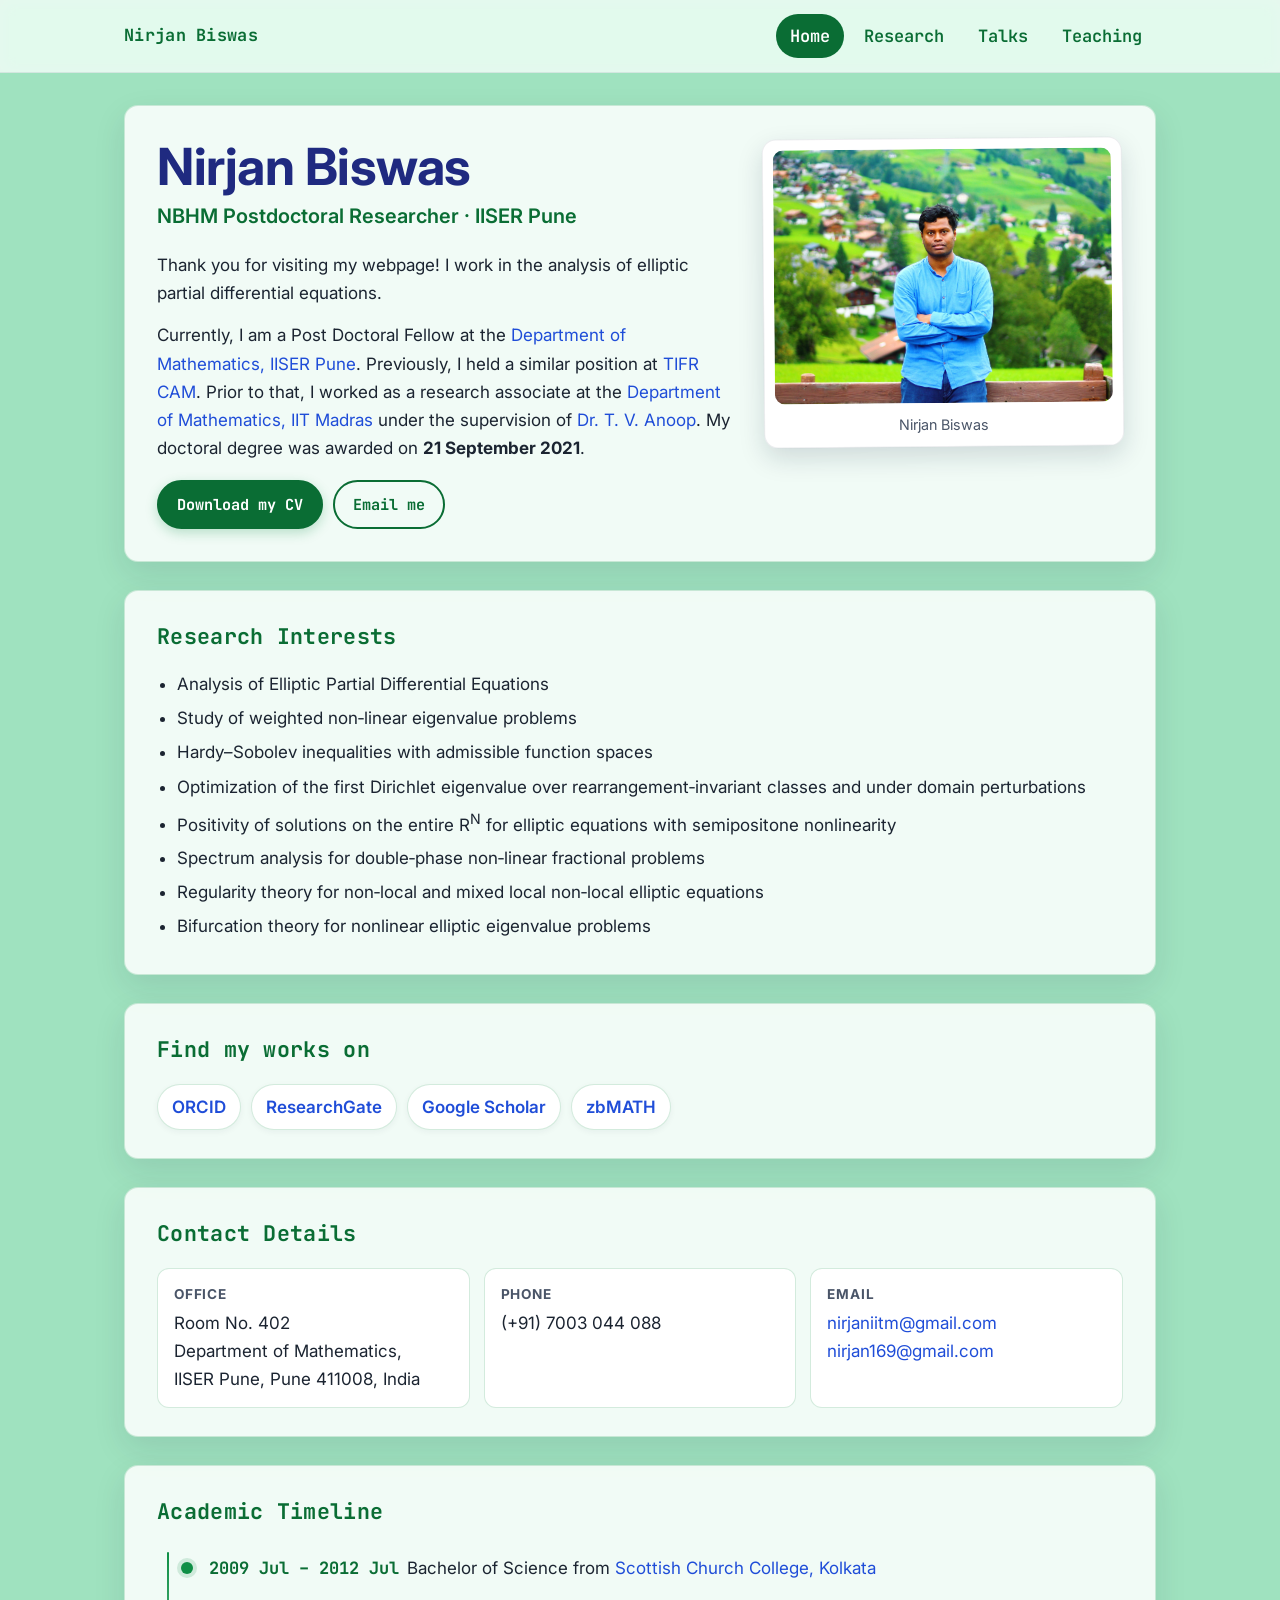
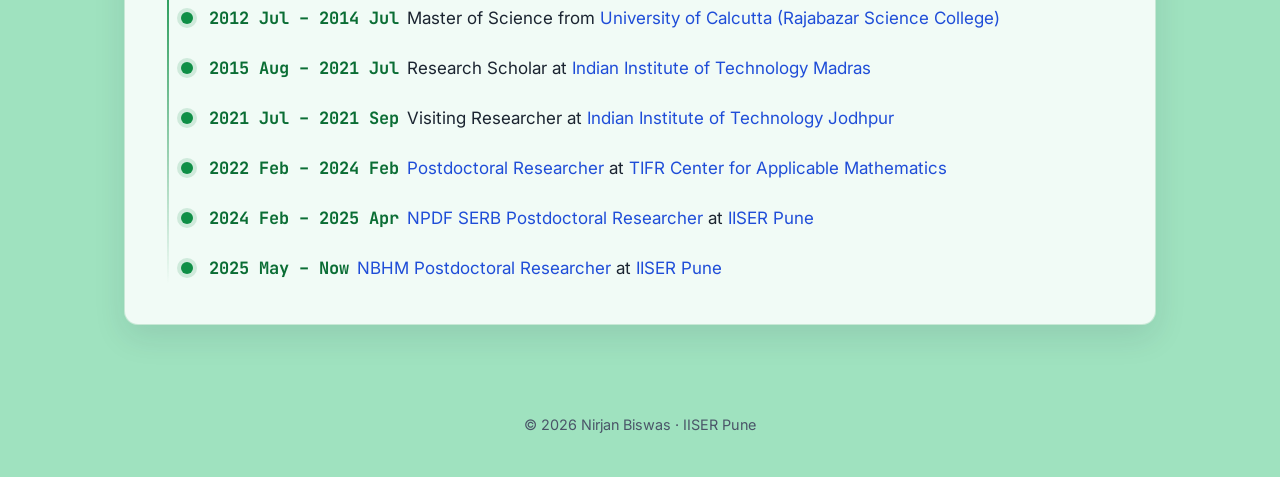
==== commit 79fb6daa: "Update index.html" ====
--- a/index.html
+++ b/index.html
@@ -31,7 +31,7 @@
         <div class="hero-text">
             <h1>Nirjan Biswas</h1>
             <p class="tagline">NBHM Postdoctoral Researcher · IISER Pune</p>
-            <p>Thank you for visiting my webpage! I work in the analysis of elliptic partial differential equations, with an emphasis on Hardy–Sobolev inequalities, weighted non‑linear eigenvalue problems, and non‑local operators.</p>
+            <p>Thank you for visiting my webpage! I work in the analysis of elliptic partial differential equations.</p>
             <p>
                 Currently, I am a Post Doctoral Fellow at the
                 <a href="https://www.iiserpune.ac.in/research/department/mathematics/people/postdoctoral-fellows/post-doctoral-fellows/nirjan-biswas/506">Department of Mathematics, IISER Pune</a>.
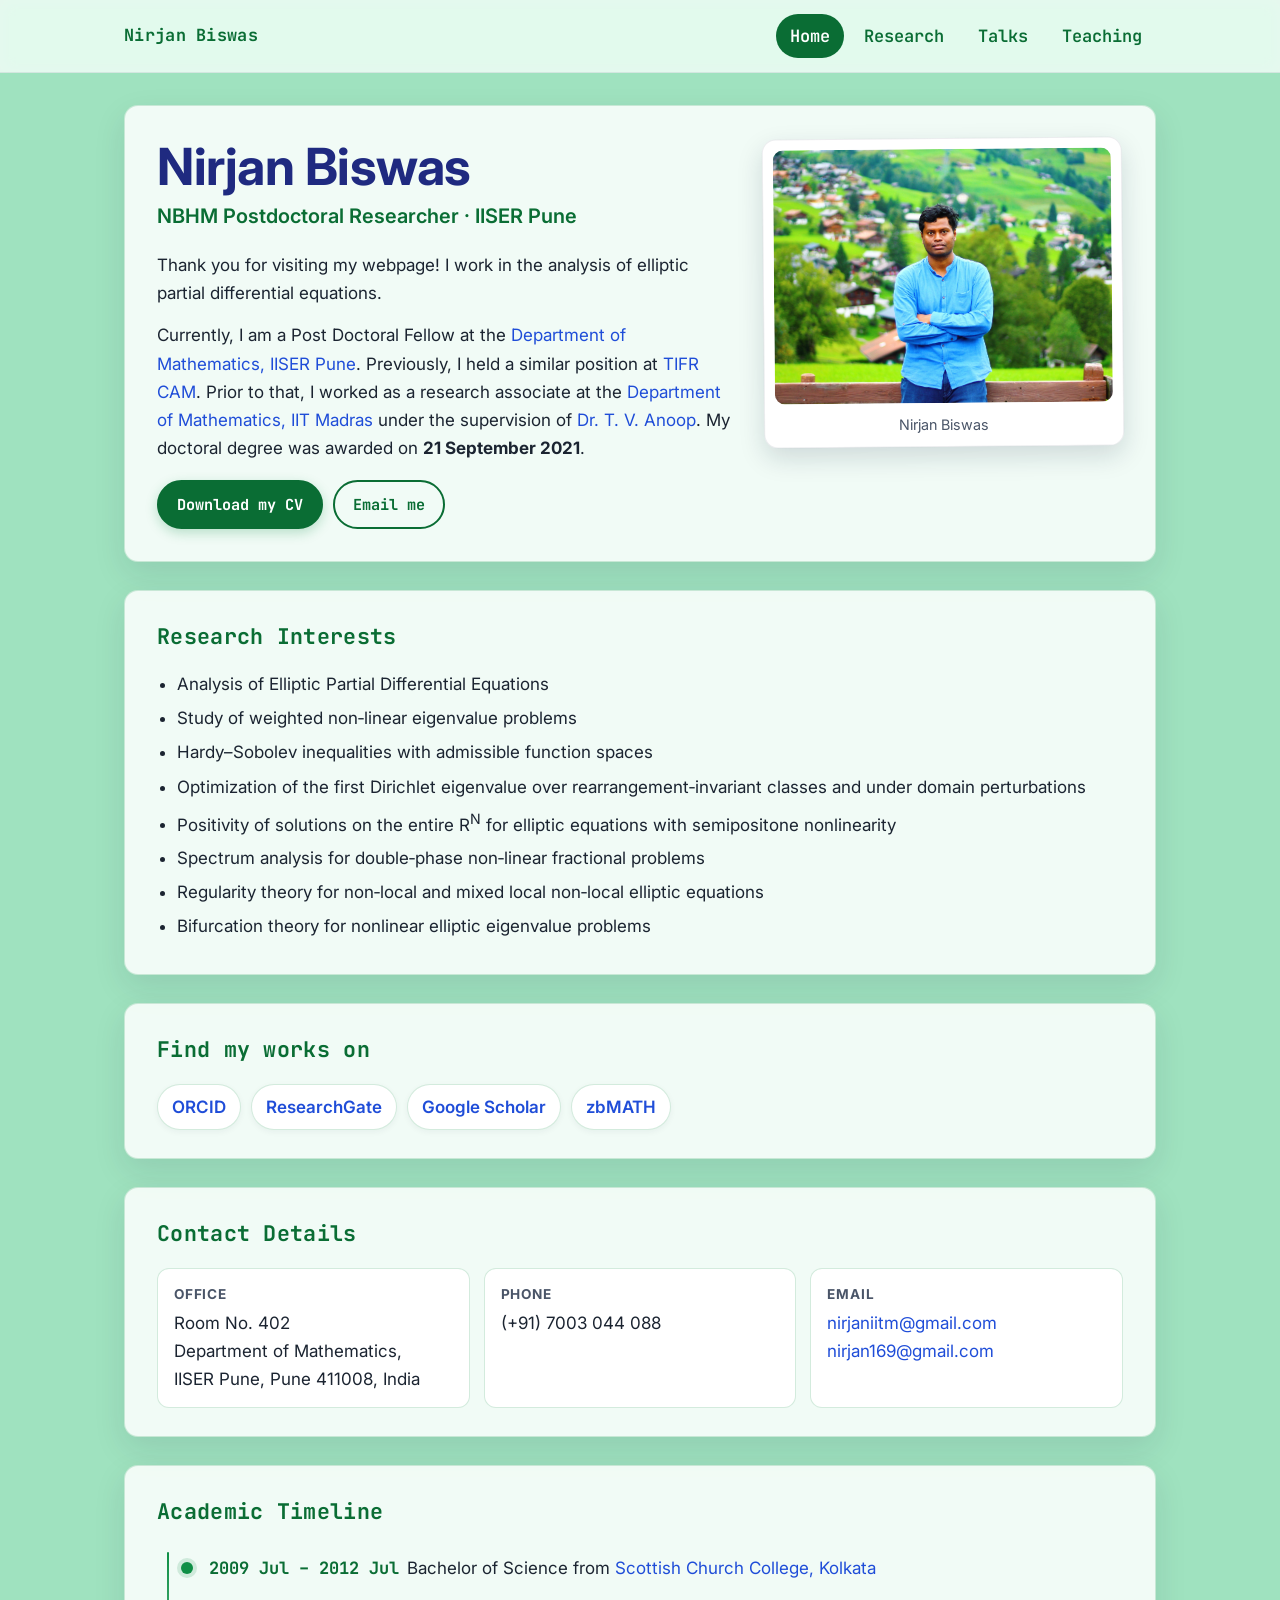
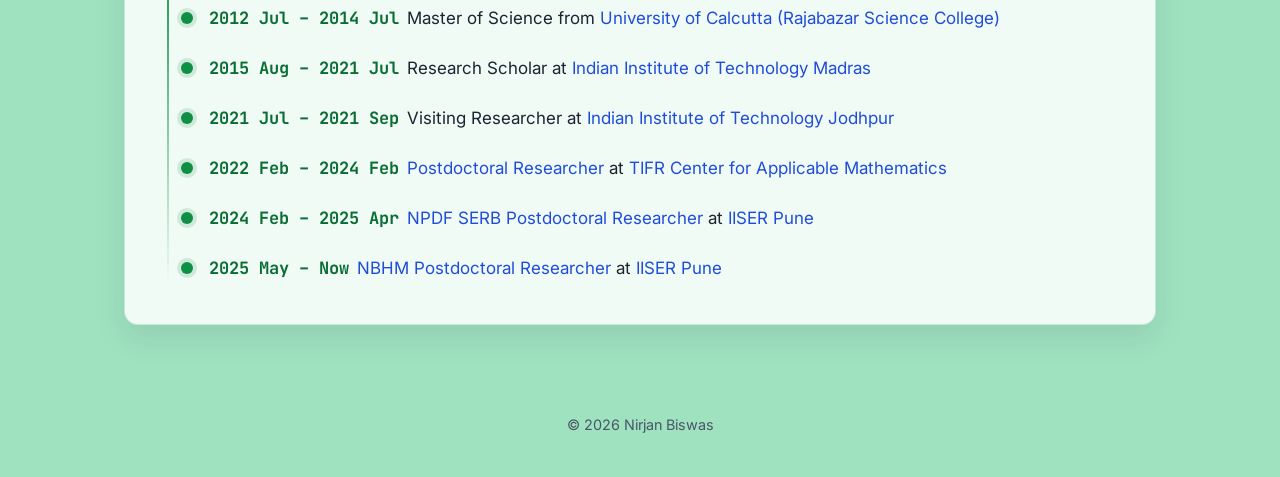
==== commit 938acfdf: "Update index.html" ====
--- a/index.html
+++ b/index.html
@@ -119,7 +119,7 @@
 </main>
 
 <footer class="site-footer">
-    © <span id="year">2026</span> Nirjan Biswas · IISER Pune
+    © <span id="year">2026</span> Nirjan Biswas
 </footer>
 
 <script>
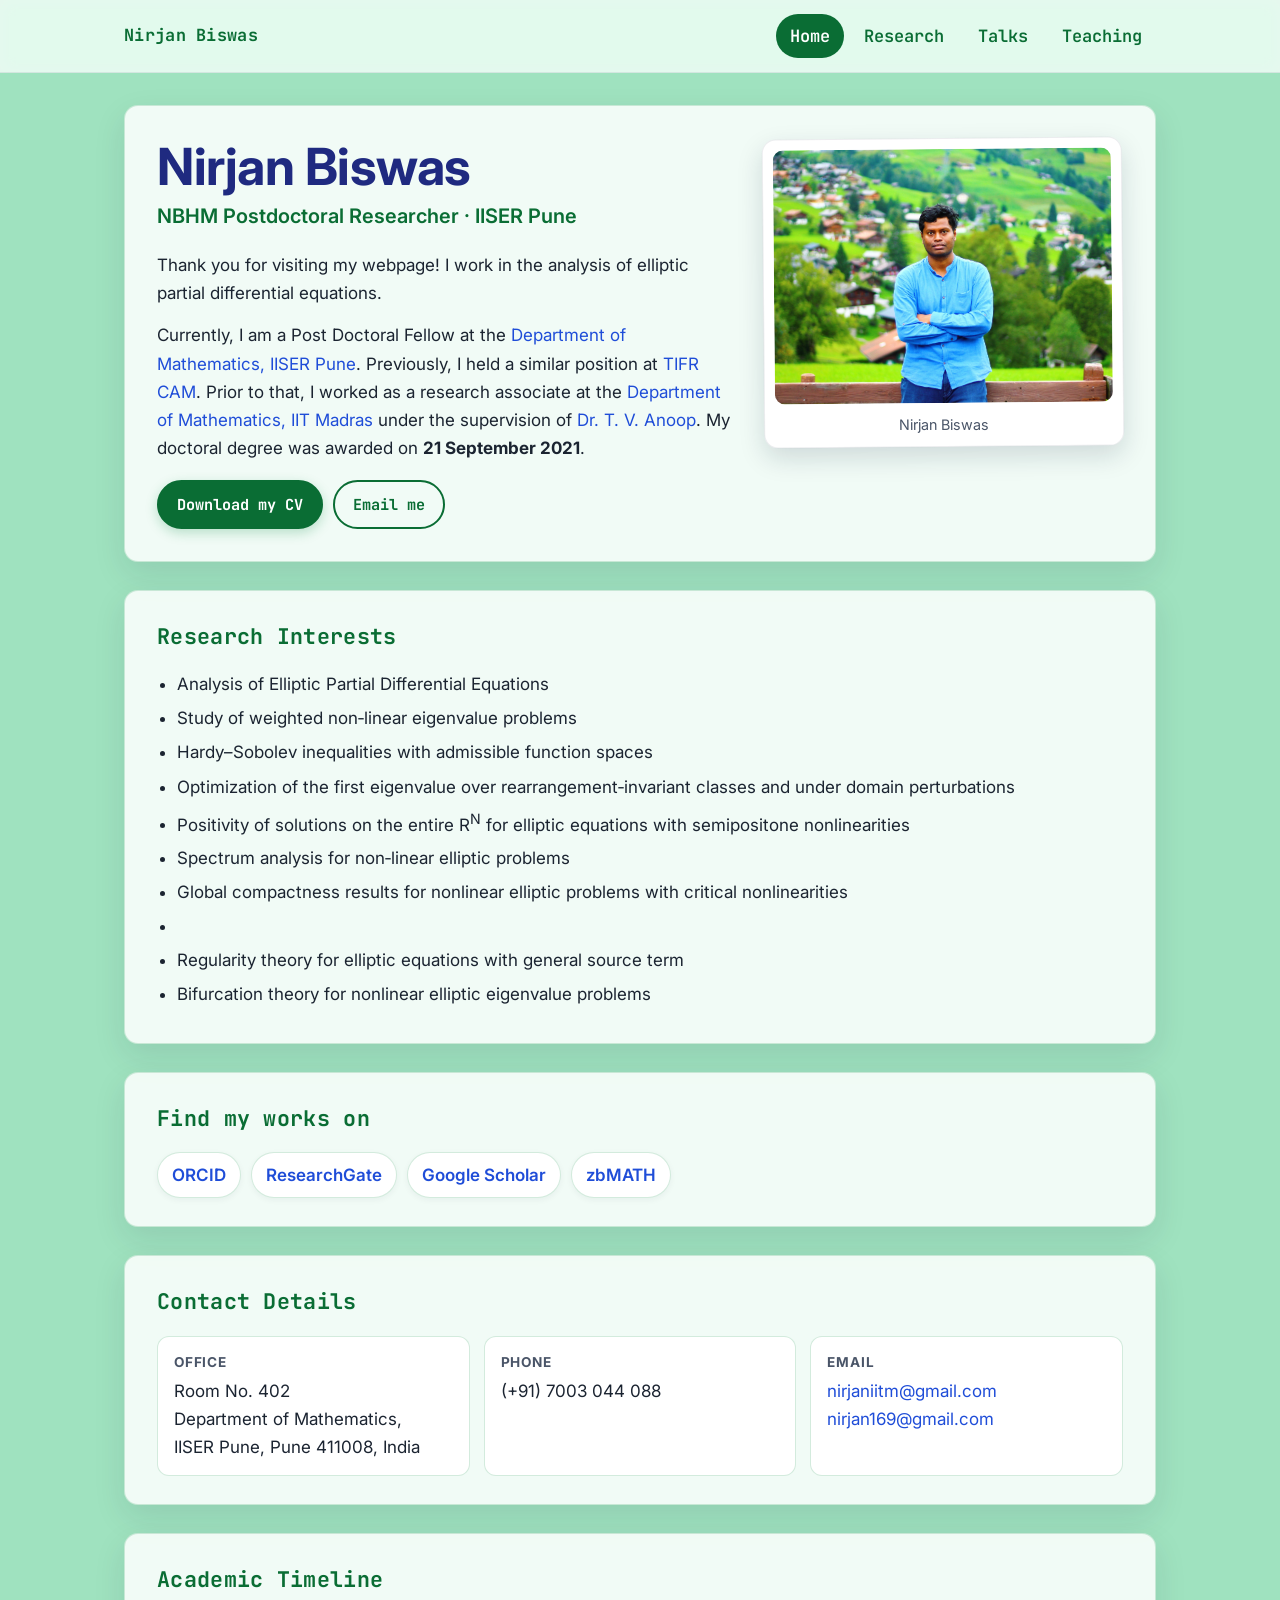
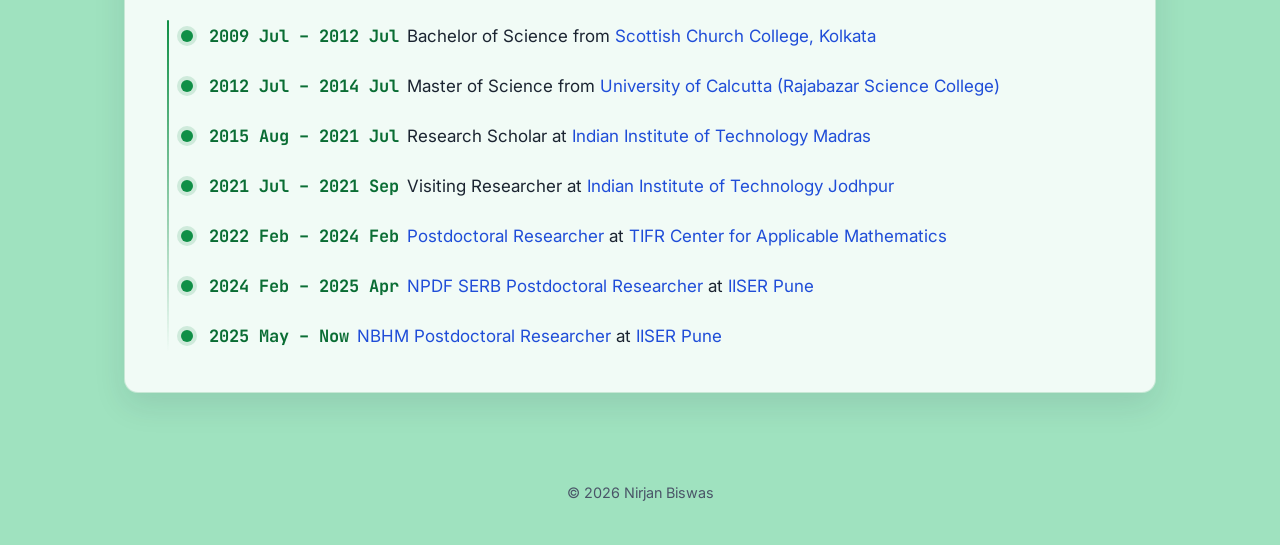
==== commit 3dd21255: "Update index.html" ====
--- a/index.html
+++ b/index.html
@@ -64,10 +64,11 @@
             <li>Analysis of Elliptic Partial Differential Equations</li>
             <li>Study of weighted non‑linear eigenvalue problems</li>
             <li>Hardy–Sobolev inequalities with admissible function spaces</li>
-            <li>Optimization of the first Dirichlet eigenvalue over rearrangement‑invariant classes and under domain perturbations</li>
-            <li>Positivity of solutions on the entire R<sup>N</sup> for elliptic equations with semipositone nonlinearity</li>
-            <li>Spectrum analysis for double‑phase non‑linear fractional problems</li>
-            <li>Regularity theory for non‑local and mixed local non‑local elliptic equations</li>
+            <li>Optimization of the first eigenvalue over rearrangement‑invariant classes and under domain perturbations</li>
+            <li>Positivity of solutions on the entire R<sup>N</sup> for elliptic equations with semipositone nonlinearities</li>
+            <li>Spectrum analysis for non‑linear elliptic problems</li>
+            <li>Global compactness results for nonlinear elliptic problems with critical nonlinearities<li> 
+            <li>Regularity theory for elliptic equations with general source term</li>
             <li>Bifurcation theory for nonlinear elliptic eigenvalue problems</li>
         </ul>
     </section>
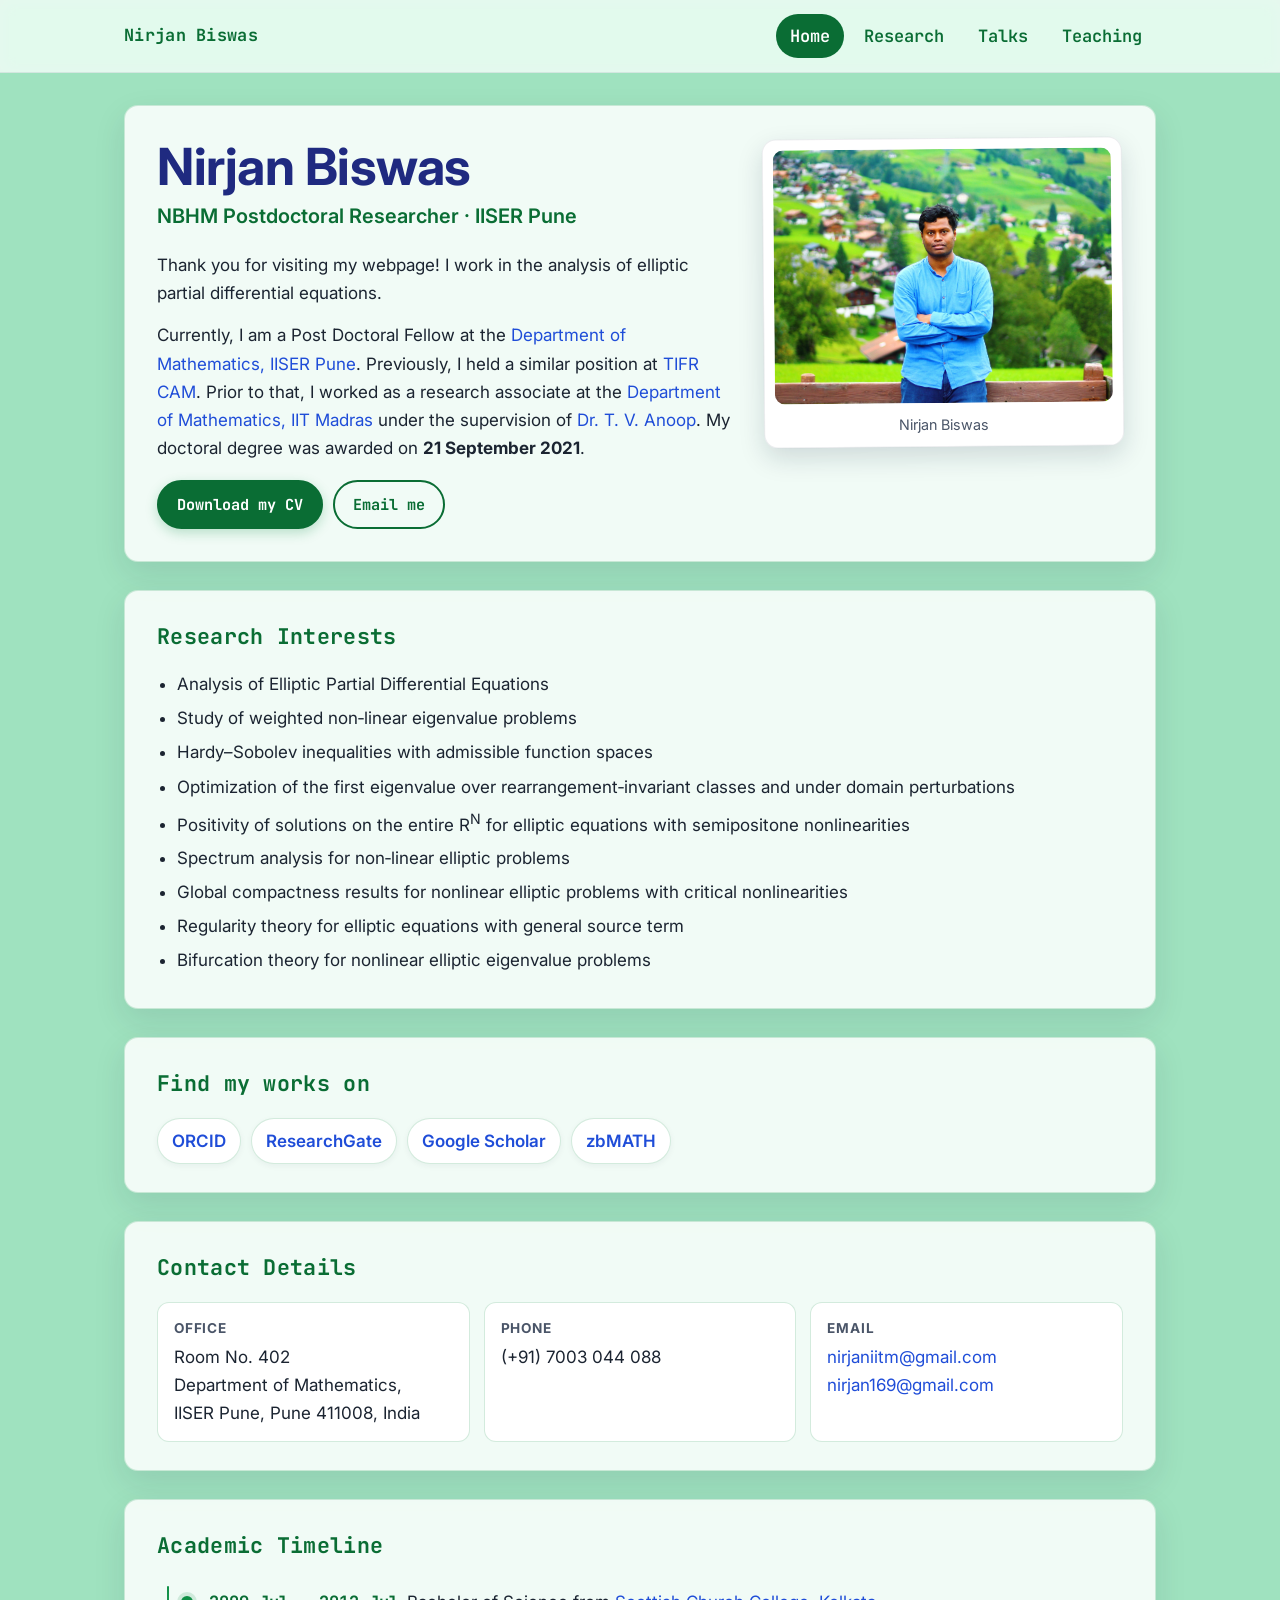
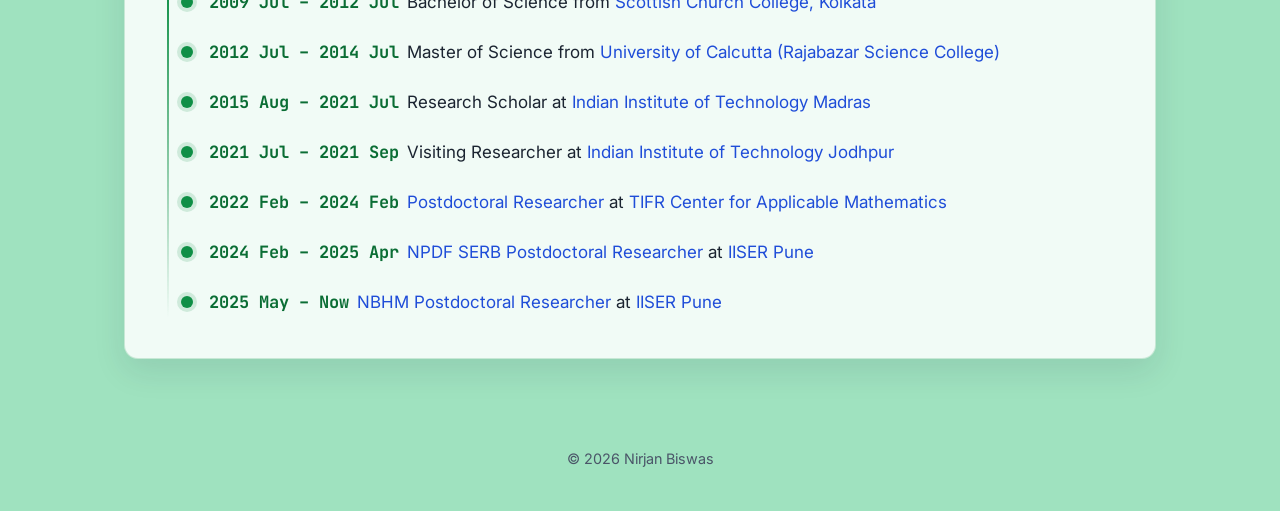
==== commit 190521fa: "Update index.html" ====
--- a/index.html
+++ b/index.html
@@ -67,7 +67,7 @@
             <li>Optimization of the first eigenvalue over rearrangement‑invariant classes and under domain perturbations</li>
             <li>Positivity of solutions on the entire R<sup>N</sup> for elliptic equations with semipositone nonlinearities</li>
             <li>Spectrum analysis for non‑linear elliptic problems</li>
-            <li>Global compactness results for nonlinear elliptic problems with critical nonlinearities<li> 
+            <li>Global compactness results for nonlinear elliptic problems with critical nonlinearities</li> 
             <li>Regularity theory for elliptic equations with general source term</li>
             <li>Bifurcation theory for nonlinear elliptic eigenvalue problems</li>
         </ul>
